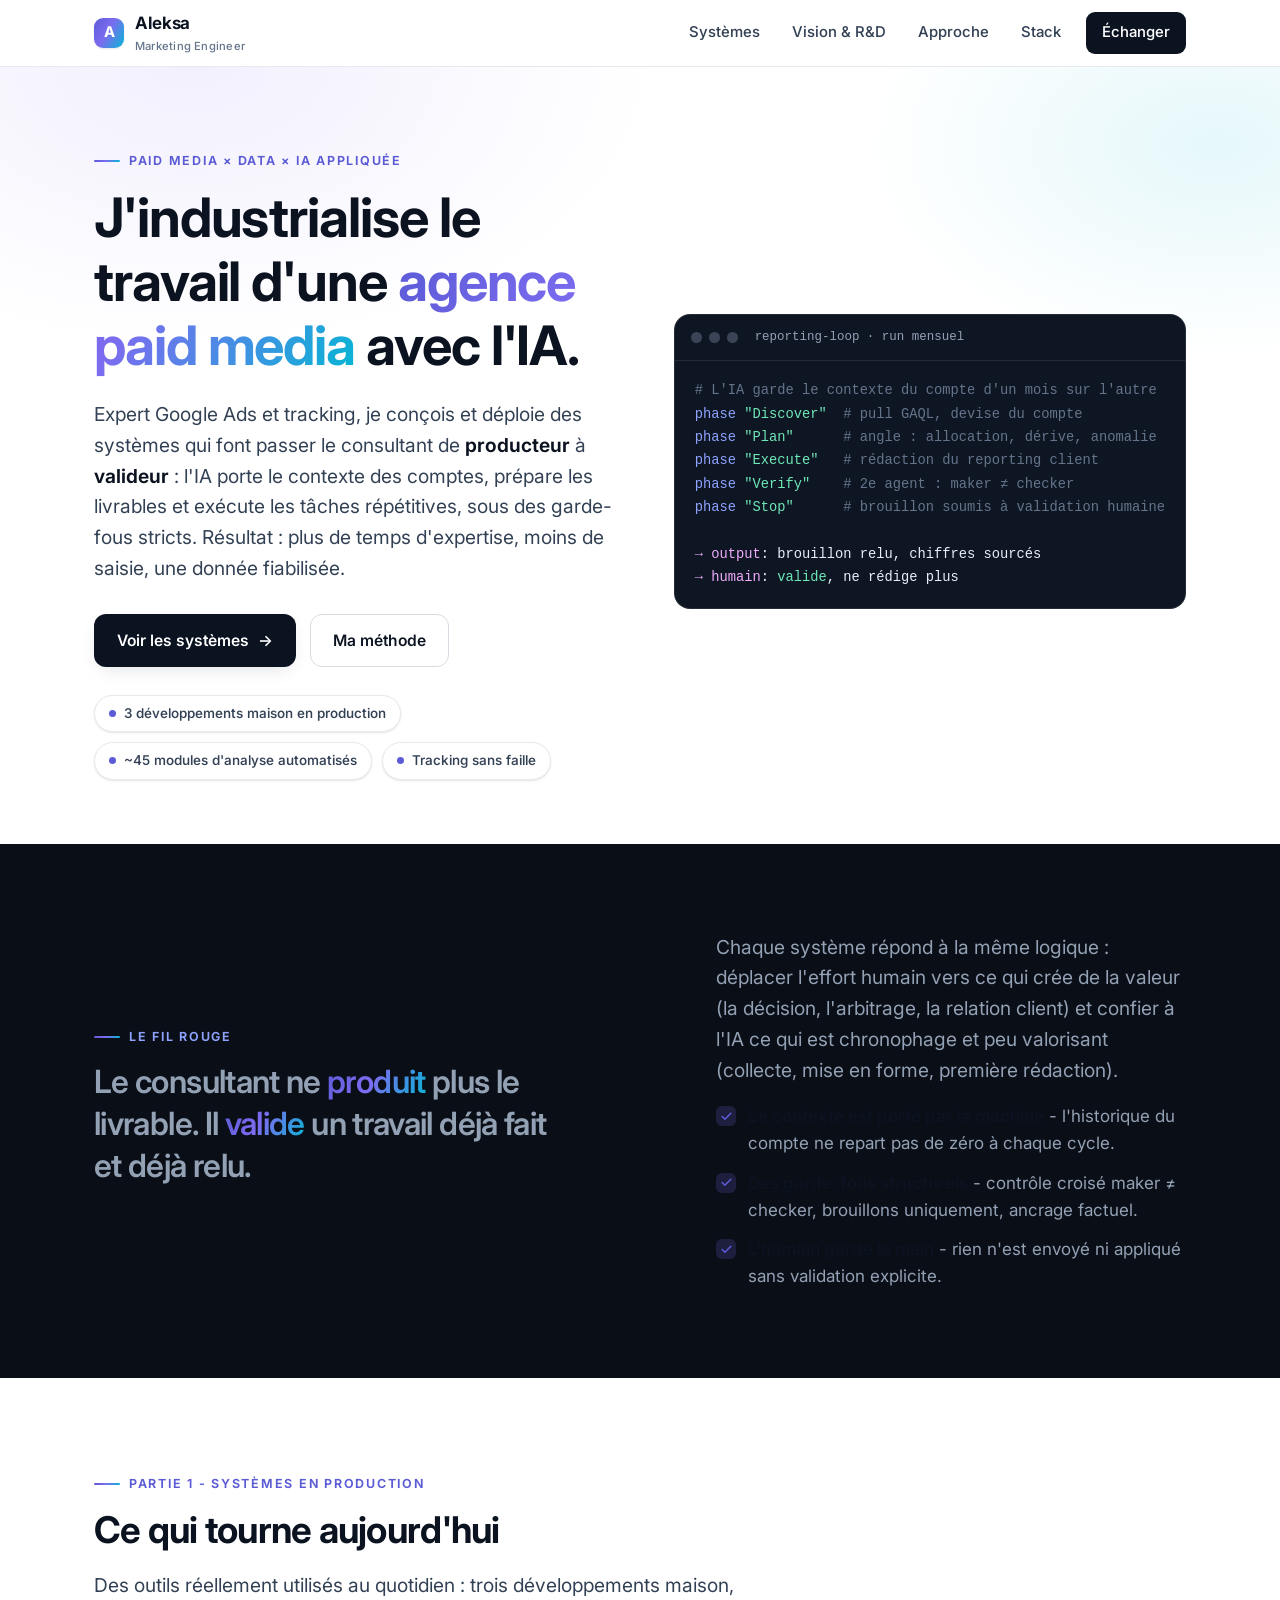
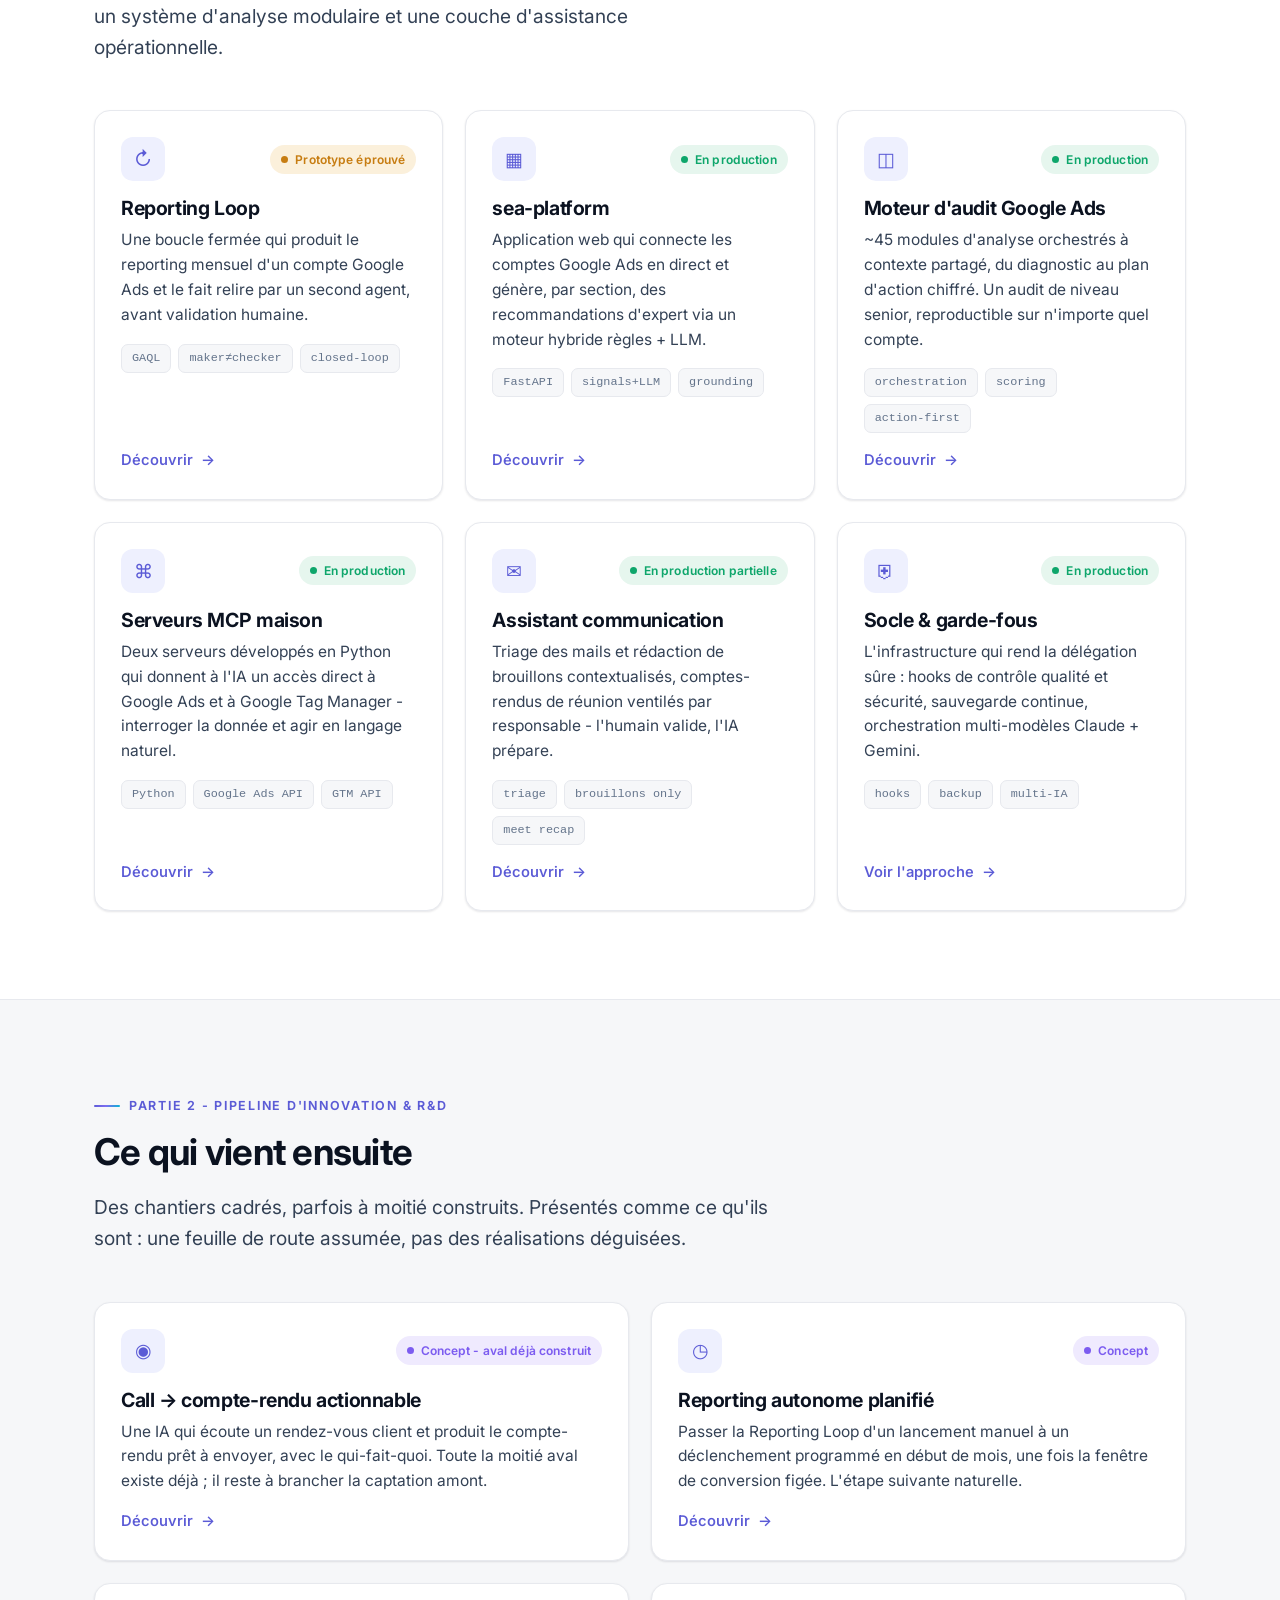
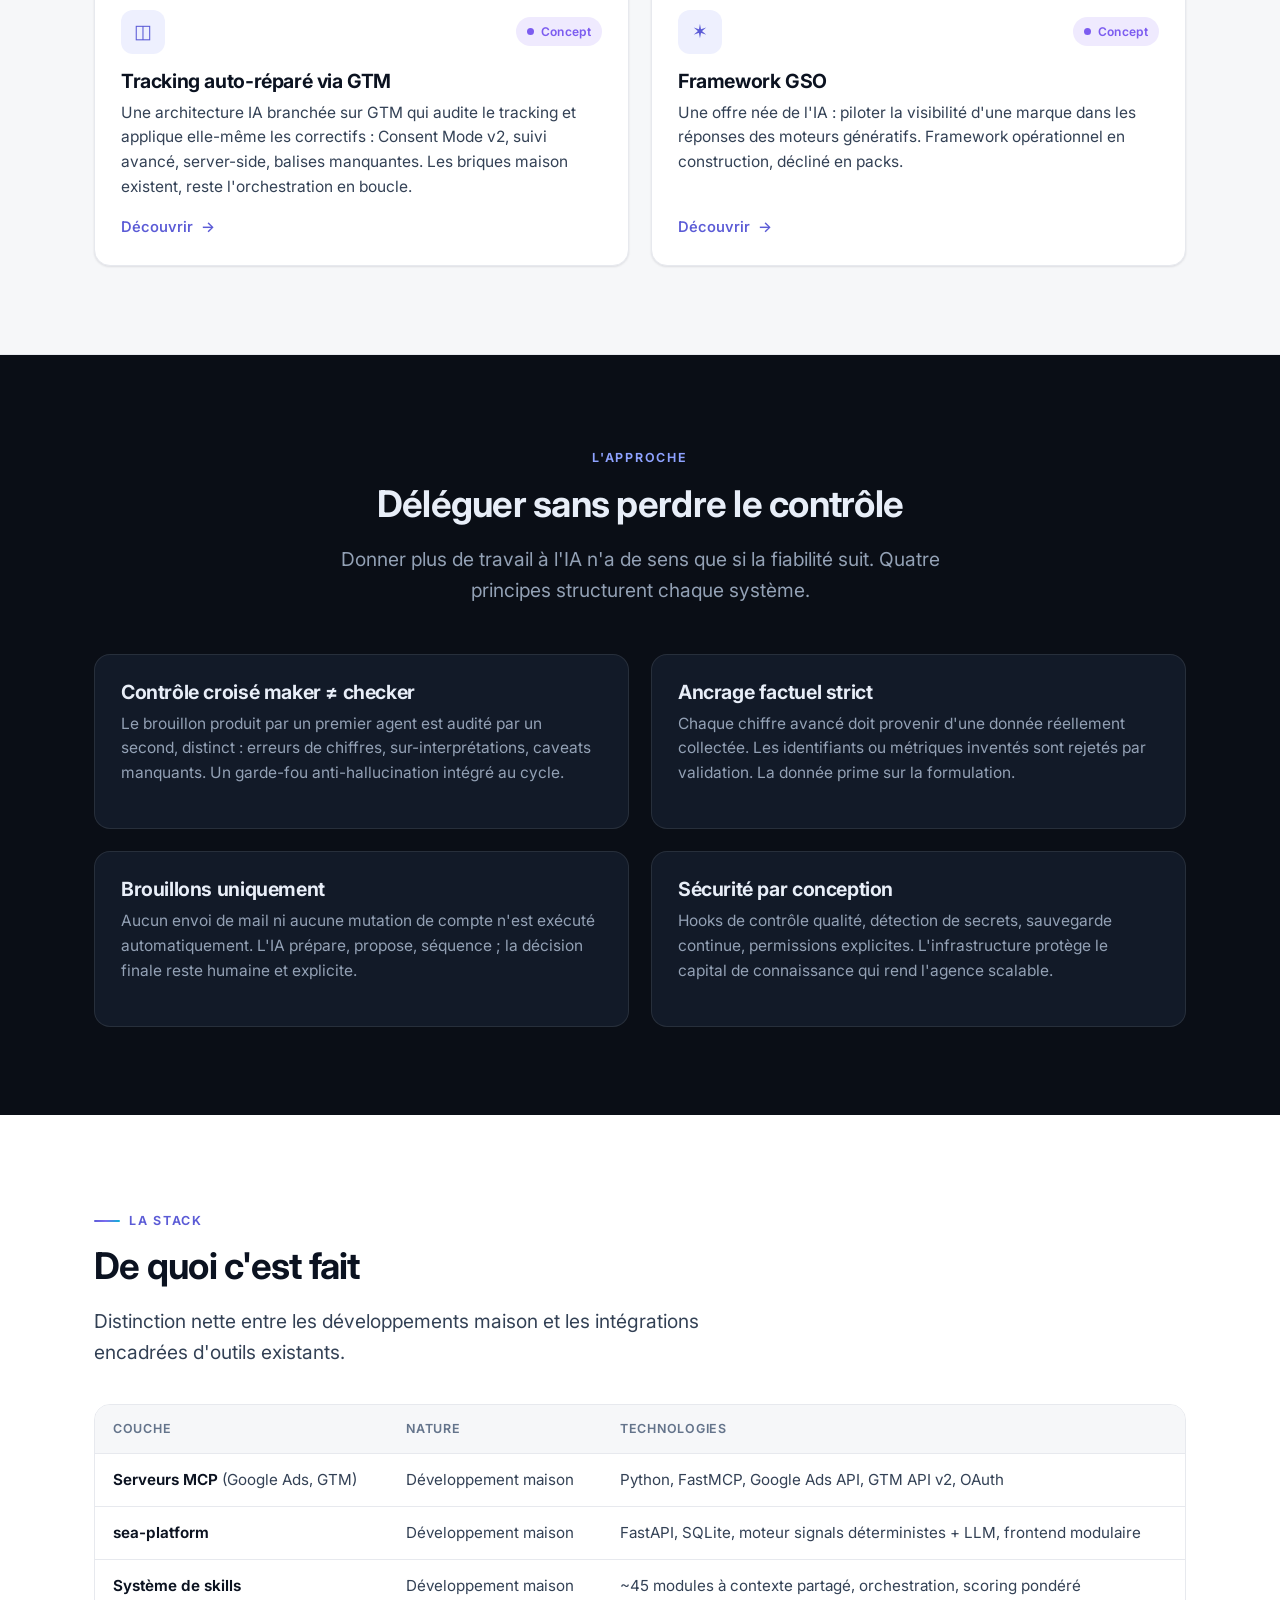
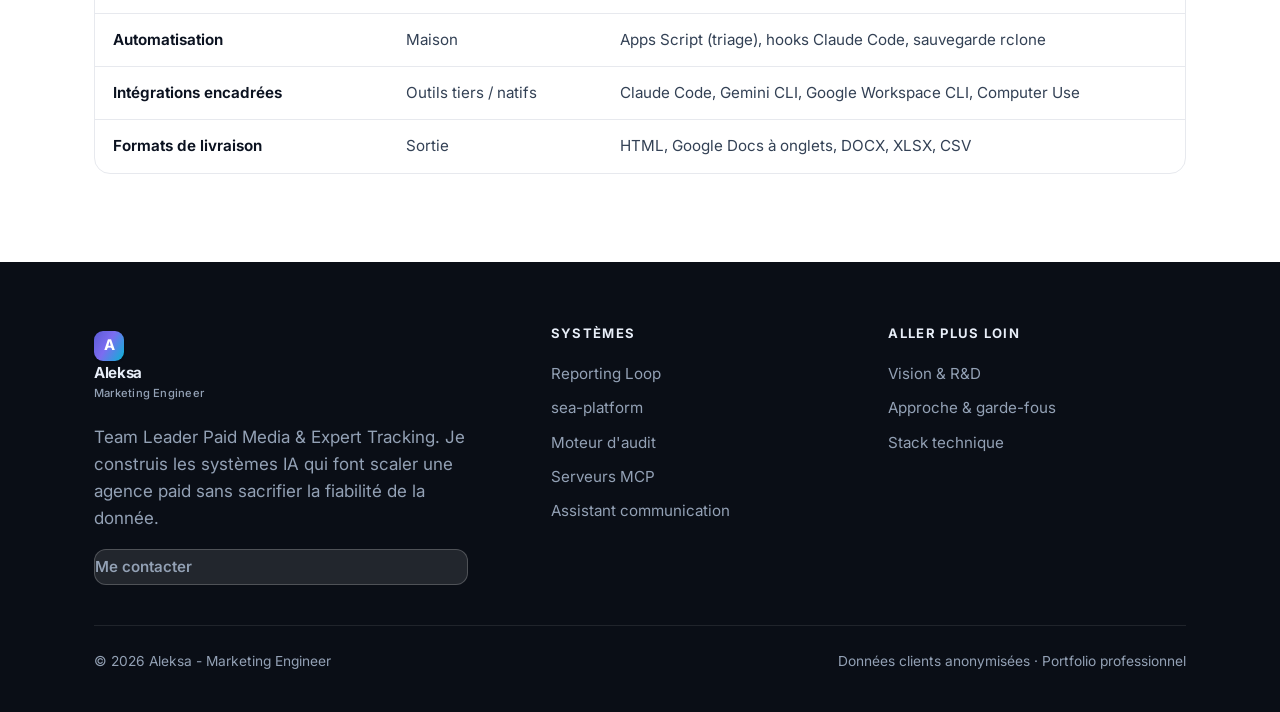
==== index.html @ 61ade3ca "Portfolio Marketing Engineer : mini-site IA pour agence paid Site statique multi-pages (accueil + 6 " ====
<!DOCTYPE html>
<html lang="fr">
<head>
  <meta charset="UTF-8" />
  <meta name="viewport" content="width=device-width, initial-scale=1.0" />
  <title>Aleksa - Marketing Engineer | L'IA au service d'une agence paid media</title>
  <meta name="description" content="Portfolio professionnel : comment j'industrialise le travail d'une agence paid media avec l'IA. Systèmes en production et pipeline d'innovation, du tracking à l'optimisation." />
  <link rel="preconnect" href="https://fonts.googleapis.com" />
  <link rel="preconnect" href="https://fonts.gstatic.com" crossorigin />
  <link href="https://fonts.googleapis.com/css2?family=Inter:wght@400;500;600;700;800&display=swap" rel="stylesheet" />
  <link rel="stylesheet" href="assets/styles.css" />
</head>
<body>

  <!-- ====================== NAV ====================== -->
  <header class="nav">
    <div class="wrap nav__inner">
      <a class="brand" href="index.html">
        <span class="brand__mark">A</span>
        <span>Aleksa<small>Marketing Engineer</small></span>
      </a>
      <button class="nav__toggle" aria-label="Menu"><span></span><span></span><span></span></button>
      <nav class="nav__links">
        <a href="index.html#production">Systèmes</a>
        <a href="index.html#vision">Vision &amp; R&amp;D</a>
        <a href="index.html#approche">Approche</a>
        <a href="index.html#stack">Stack</a>
        <a class="nav__cta" href="index.html#contact">Échanger</a>
      </nav>
    </div>
  </header>

  <!-- ====================== HERO ====================== -->
  <section class="hero">
    <div class="wrap hero__grid">
      <div class="reveal">
        <span class="eyebrow">Paid Media × Data × IA appliquée</span>
        <h1>J'industrialise le travail d'une <span class="grad">agence paid media</span> avec l'IA.</h1>
        <p class="lead">
          Expert Google Ads et tracking, je conçois et déploie des systèmes qui font passer le
          consultant de <strong>producteur</strong> à <strong>valideur</strong> : l'IA porte le contexte
          des comptes, prépare les livrables et exécute les tâches répétitives, sous des garde-fous stricts.
          Résultat : plus de temps d'expertise, moins de saisie, une donnée fiabilisée.
        </p>
        <div class="btn-row" style="margin-top:30px">
          <a class="btn btn--primary" href="index.html#production">Voir les systèmes <span class="arrow">→</span></a>
          <a class="btn btn--ghost" href="index.html#approche">Ma méthode</a>
        </div>
        <div class="hero__meta">
          <span class="pill"><span class="dot"></span> 3 développements maison en production</span>
          <span class="pill"><span class="dot"></span> ~45 modules d'analyse automatisés</span>
          <span class="pill"><span class="dot"></span> Tracking sans faille</span>
        </div>
      </div>

      <div class="reveal">
        <div class="code" aria-hidden="true">
          <div class="code__bar"><i></i><i></i><i></i><span>reporting-loop · run mensuel</span></div>
<pre><span class="c-com"># L'IA garde le contexte du compte d'un mois sur l'autre</span>
<span class="c-key">phase</span> <span class="c-str">"Discover"</span>  <span class="c-com"># pull GAQL, devise du compte</span>
<span class="c-key">phase</span> <span class="c-str">"Plan"</span>      <span class="c-com"># angle : allocation, dérive, anomalie</span>
<span class="c-key">phase</span> <span class="c-str">"Execute"</span>   <span class="c-com"># rédaction du reporting client</span>
<span class="c-key">phase</span> <span class="c-str">"Verify"</span>    <span class="c-com"># 2e agent : maker ≠ checker</span>
<span class="c-key">phase</span> <span class="c-str">"Stop"</span>      <span class="c-com"># brouillon soumis à validation humaine</span>

<span class="c-fn">→ output</span>: brouillon relu, chiffres sourcés
<span class="c-fn">→ humain</span>: <span class="c-str">valide</span>, ne rédige plus</pre>
        </div>
      </div>
    </div>
  </section>

  <!-- ====================== FIL ROUGE (dark) ====================== -->
  <section class="dark section">
    <div class="wrap split split--wide">
      <div class="reveal">
        <span class="eyebrow">Le fil rouge</span>
        <p class="quote">Le consultant ne <span class="grad">produit</span> plus le livrable. Il <span class="grad">valide</span> un travail déjà fait et déjà relu.</p>
      </div>
      <div class="reveal">
        <p class="lead">
          Chaque système répond à la même logique : déplacer l'effort humain vers ce qui crée de la valeur
          (la décision, l'arbitrage, la relation client) et confier à l'IA ce qui est chronophage et
          peu valorisant (collecte, mise en forme, première rédaction).
        </p>
        <ul class="ticks" style="margin-top:18px">
          <li><strong>Le contexte est porté par la machine</strong> - l'historique du compte ne repart pas de zéro à chaque cycle.</li>
          <li><strong>Des garde-fous structurels</strong> - contrôle croisé maker ≠ checker, brouillons uniquement, ancrage factuel.</li>
          <li><strong>L'humain garde la main</strong> - rien n'est envoyé ni appliqué sans validation explicite.</li>
        </ul>
      </div>
    </div>
  </section>

  <!-- ====================== PARTIE 1 : PRODUCTION ====================== -->
  <section class="section" id="production">
    <div class="wrap">
      <div class="reveal" style="max-width:60ch">
        <span class="eyebrow">Partie 1 - Systèmes en production</span>
        <h2>Ce qui tourne aujourd'hui</h2>
        <p class="lead">Des outils réellement utilisés au quotidien : trois développements maison, un système d'analyse modulaire et une couche d'assistance opérationnelle.</p>
      </div>

      <div class="grid grid--3" style="margin-top:48px">

        <a class="card reveal" href="reporting-loop.html">
          <div class="card__top">
            <span class="card__icon">↻</span>
            <span class="badge badge--proto">Prototype éprouvé</span>
          </div>
          <h3>Reporting Loop</h3>
          <p>Une boucle fermée qui produit le reporting mensuel d'un compte Google Ads et le fait relire par un second agent, avant validation humaine.</p>
          <div class="card__tags"><span class="tag">GAQL</span><span class="tag">maker≠checker</span><span class="tag">closed-loop</span></div>
          <span class="card__foot">Découvrir <span class="arrow">→</span></span>
        </a>

        <a class="card reveal" href="sea-platform.html">
          <div class="card__top">
            <span class="card__icon">▦</span>
            <span class="badge badge--prod">En production</span>
          </div>
          <h3>sea-platform</h3>
          <p>Application web qui connecte les comptes Google Ads en direct et génère, par section, des recommandations d'expert via un moteur hybride règles + LLM.</p>
          <div class="card__tags"><span class="tag">FastAPI</span><span class="tag">signals+LLM</span><span class="tag">grounding</span></div>
          <span class="card__foot">Découvrir <span class="arrow">→</span></span>
        </a>

        <a class="card reveal" href="audit-engine.html">
          <div class="card__top">
            <span class="card__icon">◫</span>
            <span class="badge badge--prod">En production</span>
          </div>
          <h3>Moteur d'audit Google Ads</h3>
          <p>~45 modules d'analyse orchestrés à contexte partagé, du diagnostic au plan d'action chiffré. Un audit de niveau senior, reproductible sur n'importe quel compte.</p>
          <div class="card__tags"><span class="tag">orchestration</span><span class="tag">scoring</span><span class="tag">action-first</span></div>
          <span class="card__foot">Découvrir <span class="arrow">→</span></span>
        </a>

        <a class="card reveal" href="mcp-servers.html">
          <div class="card__top">
            <span class="card__icon">⌘</span>
            <span class="badge badge--prod">En production</span>
          </div>
          <h3>Serveurs MCP maison</h3>
          <p>Deux serveurs développés en Python qui donnent à l'IA un accès direct à Google Ads et à Google Tag Manager - interroger la donnée et agir en langage naturel.</p>
          <div class="card__tags"><span class="tag">Python</span><span class="tag">Google Ads API</span><span class="tag">GTM API</span></div>
          <span class="card__foot">Découvrir <span class="arrow">→</span></span>
        </a>

        <a class="card reveal" href="comms-assistant.html">
          <div class="card__top">
            <span class="card__icon">✉</span>
            <span class="badge badge--prod">En production partielle</span>
          </div>
          <h3>Assistant communication</h3>
          <p>Triage des mails et rédaction de brouillons contextualisés, comptes-rendus de réunion ventilés par responsable - l'humain valide, l'IA prépare.</p>
          <div class="card__tags"><span class="tag">triage</span><span class="tag">brouillons only</span><span class="tag">meet recap</span></div>
          <span class="card__foot">Découvrir <span class="arrow">→</span></span>
        </a>

        <a class="card reveal" href="index.html#approche">
          <div class="card__top">
            <span class="card__icon">⛨</span>
            <span class="badge badge--prod">En production</span>
          </div>
          <h3>Socle &amp; garde-fous</h3>
          <p>L'infrastructure qui rend la délégation sûre : hooks de contrôle qualité et sécurité, sauvegarde continue, orchestration multi-modèles Claude + Gemini.</p>
          <div class="card__tags"><span class="tag">hooks</span><span class="tag">backup</span><span class="tag">multi-IA</span></div>
          <span class="card__foot">Voir l'approche <span class="arrow">→</span></span>
        </a>

      </div>
    </div>
  </section>

  <!-- ====================== PARTIE 2 : VISION & R&D ====================== -->
  <section class="section" id="vision" style="background:var(--bg-soft);border-top:1px solid var(--line);border-bottom:1px solid var(--line)">
    <div class="wrap">
      <div class="reveal" style="max-width:62ch">
        <span class="eyebrow">Partie 2 - Pipeline d'innovation &amp; R&amp;D</span>
        <h2>Ce qui vient ensuite</h2>
        <p class="lead">Des chantiers cadrés, parfois à moitié construits. Présentés comme ce qu'ils sont : une feuille de route assumée, pas des réalisations déguisées.</p>
      </div>

      <div class="grid grid--2" style="margin-top:48px">

        <a class="card reveal" href="vision-rd.html#call">
          <div class="card__top">
            <span class="card__icon">◉</span>
            <span class="badge badge--concept">Concept - aval déjà construit</span>
          </div>
          <h3>Call → compte-rendu actionnable</h3>
          <p>Une IA qui écoute un rendez-vous client et produit le compte-rendu prêt à envoyer, avec le qui-fait-quoi. Toute la moitié aval existe déjà ; il reste à brancher la captation amont.</p>
          <span class="card__foot">Découvrir <span class="arrow">→</span></span>
        </a>

        <a class="card reveal" href="vision-rd.html#autopilot">
          <div class="card__top">
            <span class="card__icon">◷</span>
            <span class="badge badge--concept">Concept</span>
          </div>
          <h3>Reporting autonome planifié</h3>
          <p>Passer la Reporting Loop d'un lancement manuel à un déclenchement programmé en début de mois, une fois la fenêtre de conversion figée. L'étape suivante naturelle.</p>
          <span class="card__foot">Découvrir <span class="arrow">→</span></span>
        </a>

        <a class="card reveal" href="vision-rd.html#autotracking">
          <div class="card__top">
            <span class="card__icon">◫</span>
            <span class="badge badge--concept">Concept</span>
          </div>
          <h3>Tracking auto-réparé via GTM</h3>
          <p>Une architecture IA branchée sur GTM qui audite le tracking et applique elle-même les correctifs : Consent Mode v2, suivi avancé, server-side, balises manquantes. Les briques maison existent, reste l'orchestration en boucle.</p>
          <span class="card__foot">Découvrir <span class="arrow">→</span></span>
        </a>

        <a class="card reveal" href="vision-rd.html#gso">
          <div class="card__top">
            <span class="card__icon">✶</span>
            <span class="badge badge--concept">Concept</span>
          </div>
          <h3>Framework GSO</h3>
          <p>Une offre née de l'IA : piloter la visibilité d'une marque dans les réponses des moteurs génératifs. Framework opérationnel en construction, décliné en packs.</p>
          <span class="card__foot">Découvrir <span class="arrow">→</span></span>
        </a>

      </div>
    </div>
  </section>

  <!-- ====================== APPROCHE / GARDE-FOUS (dark) ====================== -->
  <section class="dark section" id="approche">
    <div class="wrap">
      <div class="reveal center" style="margin:0 auto 48px;max-width:60ch">
        <span class="eyebrow">L'approche</span>
        <h2>Déléguer sans perdre le contrôle</h2>
        <p class="lead">Donner plus de travail à l'IA n'a de sens que si la fiabilité suit. Quatre principes structurent chaque système.</p>
      </div>

      <div class="grid grid--2 reveal">
        <div class="card">
          <h3>Contrôle croisé maker ≠ checker</h3>
          <p>Le brouillon produit par un premier agent est audité par un second, distinct : erreurs de chiffres, sur-interprétations, caveats manquants. Un garde-fou anti-hallucination intégré au cycle.</p>
        </div>
        <div class="card">
          <h3>Ancrage factuel strict</h3>
          <p>Chaque chiffre avancé doit provenir d'une donnée réellement collectée. Les identifiants ou métriques inventés sont rejetés par validation. La donnée prime sur la formulation.</p>
        </div>
        <div class="card">
          <h3>Brouillons uniquement</h3>
          <p>Aucun envoi de mail ni aucune mutation de compte n'est exécuté automatiquement. L'IA prépare, propose, séquence ; la décision finale reste humaine et explicite.</p>
        </div>
        <div class="card">
          <h3>Sécurité par conception</h3>
          <p>Hooks de contrôle qualité, détection de secrets, sauvegarde continue, permissions explicites. L'infrastructure protège le capital de connaissance qui rend l'agence scalable.</p>
        </div>
      </div>
    </div>
  </section>

  <!-- ====================== STACK ====================== -->
  <section class="section" id="stack">
    <div class="wrap">
      <div class="reveal" style="max-width:58ch">
        <span class="eyebrow">La stack</span>
        <h2>De quoi c'est fait</h2>
        <p class="lead">Distinction nette entre les développements maison et les intégrations encadrées d'outils existants.</p>
      </div>
      <div class="table-wrap reveal" style="margin-top:36px">
        <table>
          <thead>
            <tr><th>Couche</th><th>Nature</th><th>Technologies</th></tr>
          </thead>
          <tbody>
            <tr><td><strong>Serveurs MCP</strong> (Google Ads, GTM)</td><td>Développement maison</td><td>Python, FastMCP, Google Ads API, GTM API v2, OAuth</td></tr>
            <tr><td><strong>sea-platform</strong></td><td>Développement maison</td><td>FastAPI, SQLite, moteur signals déterministes + LLM, frontend modulaire</td></tr>
            <tr><td><strong>Système de skills</strong></td><td>Développement maison</td><td>~45 modules à contexte partagé, orchestration, scoring pondéré</td></tr>
            <tr><td><strong>Automatisation</strong></td><td>Maison</td><td>Apps Script (triage), hooks Claude Code, sauvegarde rclone</td></tr>
            <tr><td><strong>Intégrations encadrées</strong></td><td>Outils tiers / natifs</td><td>Claude Code, Gemini CLI, Google Workspace CLI, Computer Use</td></tr>
            <tr><td><strong>Formats de livraison</strong></td><td>Sortie</td><td>HTML, Google Docs à onglets, DOCX, XLSX, CSV</td></tr>
          </tbody>
        </table>
      </div>
    </div>
  </section>

  <!-- ====================== CONTACT / FOOTER ====================== -->
  <footer class="footer" id="contact">
    <div class="wrap">
      <div class="footer__grid">
        <div class="footer__brand">
          <a class="brand" href="index.html" style="color:var(--d-ink);margin-bottom:16px">
            <span class="brand__mark">A</span>
            <span>Aleksa<small style="color:var(--d-muted)">Marketing Engineer</small></span>
          </a>
          <p>Team Leader Paid Media &amp; Expert Tracking. Je construis les systèmes IA qui font scaler une agence paid sans sacrifier la fiabilité de la donnée.</p>
          <a class="btn btn--light" href="mailto:VOTRE-EMAIL@exemple.com" style="margin-top:14px">Me contacter</a>
        </div>
        <div>
          <h4>Systèmes</h4>
          <a href="reporting-loop.html">Reporting Loop</a>
          <a href="sea-platform.html">sea-platform</a>
          <a href="audit-engine.html">Moteur d'audit</a>
          <a href="mcp-servers.html">Serveurs MCP</a>
          <a href="comms-assistant.html">Assistant communication</a>
        </div>
        <div>
          <h4>Aller plus loin</h4>
          <a href="vision-rd.html">Vision &amp; R&amp;D</a>
          <a href="index.html#approche">Approche &amp; garde-fous</a>
          <a href="index.html#stack">Stack technique</a>
        </div>
      </div>
      <div class="footer__bottom">
        <span>© 2026 Aleksa - Marketing Engineer</span>
        <span>Données clients anonymisées · Portfolio professionnel</span>
      </div>
    </div>
  </footer>

  <script src="assets/app.js"></script>
</body>
</html>
---- assets/styles.css ----
/* =========================================================================
   Portfolio - Aleksa | Marketing Engineer
   Systeme de design hybride premium (clair dominant + sections sombres)
   Source de verite visuelle partagee par toutes les pages.
   ========================================================================= */

/* ---------- Tokens ---------- */
:root {
  /* Surfaces claires */
  --bg: #ffffff;
  --bg-soft: #f6f7f9;
  --bg-tint: #f1f3fb;
  --surface: #ffffff;
  --ink: #0b1220;
  --ink-2: #334155;
  --muted: #64748b;
  --line: #e7e9ee;
  --line-strong: #d7dbe2;

  /* Surfaces sombres (sections demos techniques) */
  --d-bg: #0a0e16;
  --d-surface: #121a28;
  --d-surface-2: #0f1623;
  --d-ink: #e8eef8;
  --d-muted: #93a1b5;
  --d-line: rgba(255, 255, 255, 0.09);

  /* Accents */
  --accent: #5b5bd6;
  --accent-2: #06b6d4;
  --accent-soft: #eef0fe;
  --grad: linear-gradient(120deg, #5b5bd6 0%, #7c6cf0 45%, #06b6d4 100%);

  /* Statuts de maturite */
  --prod: #0ea66b;
  --prod-bg: #e6f6ee;
  --proto: #c77d12;
  --proto-bg: #fbf0db;
  --concept: #7c5cf0;
  --concept-bg: #efeafe;

  /* Geometrie */
  --r: 16px;
  --r-sm: 10px;
  --r-lg: 22px;
  --maxw: 1140px;
  --gut: 24px;

  /* Ombres */
  --sh-sm: 0 1px 2px rgba(15, 23, 42, 0.06), 0 1px 3px rgba(15, 23, 42, 0.05);
  --sh: 0 6px 20px -8px rgba(15, 23, 42, 0.18);
  --sh-lg: 0 24px 60px -22px rgba(15, 23, 42, 0.32);

  --font: "Inter", -apple-system, BlinkMacSystemFont, "Segoe UI", Roboto, Helvetica, Arial, sans-serif;
  --mono: ui-monospace, "SF Mono", "JetBrains Mono", "Cascadia Code", Menlo, Consolas, monospace;
}

/* ---------- Reset ---------- */
*, *::before, *::after { box-sizing: border-box; }
html { scroll-behavior: smooth; -webkit-text-size-adjust: 100%; }
body {
  margin: 0;
  font-family: var(--font);
  color: var(--ink);
  background: var(--bg);
  line-height: 1.6;
  font-size: 17px;
  -webkit-font-smoothing: antialiased;
  text-rendering: optimizeLegibility;
}
img { max-width: 100%; display: block; }
a { color: inherit; text-decoration: none; }
h1, h2, h3, h4 { line-height: 1.18; letter-spacing: -0.02em; margin: 0 0 0.5em; font-weight: 680; }
h1 { font-size: clamp(2.1rem, 5vw, 3.4rem); }
h2 { font-size: clamp(1.6rem, 3.4vw, 2.3rem); }
h3 { font-size: 1.22rem; }
p { margin: 0 0 1rem; }
strong { font-weight: 650; color: var(--ink); }

/* ---------- Layout ---------- */
.wrap { max-width: var(--maxw); margin: 0 auto; padding: 0 var(--gut); }
.section { padding: 88px 0; }
.section--tight { padding: 56px 0; }
.eyebrow {
  font-size: 0.78rem; font-weight: 650; letter-spacing: 0.14em; text-transform: uppercase;
  color: var(--accent); margin-bottom: 14px; display: inline-flex; align-items: center; gap: 9px;
}
.eyebrow::before { content: ""; width: 26px; height: 2px; background: var(--grad); border-radius: 2px; }
.lead { font-size: 1.2rem; color: var(--ink-2); max-width: 60ch; }
.muted { color: var(--muted); }
.center { text-align: center; }
.center .lead { margin-left: auto; margin-right: auto; }
.center .eyebrow::before { display: none; }

/* ---------- Navigation ---------- */
.nav {
  position: sticky; top: 0; z-index: 50;
  backdrop-filter: saturate(180%) blur(14px);
  background: rgba(255, 255, 255, 0.82);
  border-bottom: 1px solid var(--line);
}
.nav__inner { display: flex; align-items: center; justify-content: space-between; height: 66px; }
.brand { display: flex; align-items: center; gap: 11px; font-weight: 680; letter-spacing: -0.02em; }
.brand__mark {
  width: 30px; height: 30px; border-radius: 9px; background: var(--grad);
  display: grid; place-items: center; color: #fff; font-size: 0.92rem; font-weight: 750;
  box-shadow: var(--sh-sm);
}
.brand small { display: block; font-size: 0.7rem; font-weight: 500; color: var(--muted); letter-spacing: 0.02em; }
.nav__links { display: flex; align-items: center; gap: 6px; }
.nav__links a {
  padding: 8px 13px; border-radius: 9px; font-size: 0.93rem; font-weight: 520; color: var(--ink-2);
  transition: background 0.15s, color 0.15s;
}
.nav__links a:hover { background: var(--bg-soft); color: var(--ink); }
.nav__links a.is-active { color: var(--accent); background: var(--accent-soft); }
.nav__cta {
  margin-left: 6px; padding: 9px 16px !important; background: var(--ink); color: #fff !important;
  border-radius: 10px; font-weight: 580;
}
.nav__cta:hover { background: #1e293b !important; }
.nav__toggle { display: none; background: none; border: 0; cursor: pointer; padding: 8px; }
.nav__toggle span { display: block; width: 22px; height: 2px; background: var(--ink); margin: 4px 0; border-radius: 2px; transition: 0.2s; }

/* ---------- Buttons ---------- */
.btn {
  display: inline-flex; align-items: center; gap: 9px; font-weight: 580; font-size: 0.98rem;
  padding: 13px 22px; border-radius: 12px; cursor: pointer; border: 1px solid transparent;
  transition: transform 0.12s ease, box-shadow 0.2s ease, background 0.2s;
}
.btn:active { transform: translateY(1px); }
.btn--primary { background: var(--ink); color: #fff; box-shadow: var(--sh); }
.btn--primary:hover { box-shadow: var(--sh-lg); }
.btn--ghost { background: var(--surface); color: var(--ink); border-color: var(--line-strong); }
.btn--ghost:hover { border-color: var(--accent); color: var(--accent); }
.btn--light { background: rgba(255,255,255,0.1); color: #fff; border-color: rgba(255,255,255,0.2); }
.btn--light:hover { background: rgba(255,255,255,0.18); }
.btn-row { display: flex; flex-wrap: wrap; gap: 14px; }
.arrow { transition: transform 0.18s; }
.btn:hover .arrow, .card:hover .arrow { transform: translateX(3px); }

/* ---------- Hero ---------- */
.hero { position: relative; overflow: hidden; padding: 76px 0 64px; }
.hero::before {
  content: ""; position: absolute; inset: 0; z-index: -1;
  background:
    radial-gradient(60% 60% at 15% 0%, rgba(124, 108, 240, 0.10), transparent 60%),
    radial-gradient(50% 50% at 95% 10%, rgba(6, 182, 212, 0.10), transparent 55%),
    var(--bg);
}
.hero__grid { display: grid; grid-template-columns: 1.15fr 0.85fr; gap: 56px; align-items: center; }
.hero h1 { margin-bottom: 0.4em; }
.hero h1 .grad { background: var(--grad); -webkit-background-clip: text; background-clip: text; color: transparent; }
.hero__meta { display: flex; flex-wrap: wrap; gap: 10px; margin-top: 28px; }
.pill {
  display: inline-flex; align-items: center; gap: 8px; font-size: 0.84rem; font-weight: 540;
  padding: 7px 14px; border-radius: 999px; background: var(--surface); border: 1px solid var(--line);
  color: var(--ink-2); box-shadow: var(--sh-sm);
}
.pill .dot { width: 7px; height: 7px; border-radius: 50%; background: var(--accent); }

/* ---------- Cards (projets) ---------- */
.grid { display: grid; gap: 22px; }
.grid--3 { grid-template-columns: repeat(3, 1fr); }
.grid--2 { grid-template-columns: repeat(2, 1fr); }
.card {
  position: relative; display: flex; flex-direction: column; background: var(--surface);
  border: 1px solid var(--line); border-radius: var(--r); padding: 26px; box-shadow: var(--sh-sm);
  transition: transform 0.18s ease, box-shadow 0.22s ease, border-color 0.2s;
}
a.card:hover { transform: translateY(-4px); box-shadow: var(--sh-lg); border-color: var(--line-strong); }
.card__top { display: flex; align-items: center; justify-content: space-between; margin-bottom: 16px; gap: 12px; }
.card__icon {
  width: 44px; height: 44px; border-radius: 12px; display: grid; place-items: center; flex-shrink: 0;
  background: var(--accent-soft); color: var(--accent); font-size: 1.2rem;
}
.card h3 { margin-bottom: 8px; }
.card p { color: var(--ink-2); font-size: 0.97rem; margin-bottom: 16px; }
.card__foot { margin-top: auto; display: flex; align-items: center; gap: 8px; font-weight: 560; font-size: 0.92rem; color: var(--accent); }
.card__tags { display: flex; flex-wrap: wrap; gap: 7px; margin-bottom: 16px; }
.tag {
  font-size: 0.74rem; font-weight: 540; padding: 4px 10px; border-radius: 7px;
  background: var(--bg-soft); color: var(--muted); border: 1px solid var(--line); font-family: var(--mono);
}

/* ---------- Badges de statut ---------- */
.badge {
  display: inline-flex; align-items: center; gap: 7px; font-size: 0.75rem; font-weight: 620;
  padding: 5px 11px; border-radius: 999px; letter-spacing: 0.01em; white-space: nowrap;
}
.badge::before { content: ""; width: 7px; height: 7px; border-radius: 50%; background: currentColor; }
.badge--prod { color: var(--prod); background: var(--prod-bg); }
.badge--proto { color: var(--proto); background: var(--proto-bg); }
.badge--concept { color: var(--concept); background: var(--concept-bg); }

/* ---------- Sections sombres ---------- */
.dark { background: var(--d-bg); color: var(--d-ink); position: relative; }
.dark h1, .dark h2, .dark h3 { color: var(--d-ink); }
.dark .lead, .dark p { color: var(--d-muted); }
.dark .eyebrow { color: #8ea2ff; }
.dark .muted { color: var(--d-muted); }
.dark .pill { background: var(--d-surface); border-color: var(--d-line); color: var(--d-ink); }
.dark .card { background: var(--d-surface); border-color: var(--d-line); color: var(--d-ink); box-shadow: none; }
.dark .card h3 { color: var(--d-ink); }
.dark .card p { color: var(--d-muted); }
.dark .tag { background: var(--d-surface-2); border-color: var(--d-line); color: var(--d-muted); }

/* ---------- Bloc fil rouge / citation ---------- */
.thread {
  display: grid; grid-template-columns: repeat(3, 1fr); gap: 0;
  border: 1px solid var(--d-line); border-radius: var(--r-lg); overflow: hidden;
  background: var(--d-surface-2);
}
.thread__step { padding: 30px 28px; border-right: 1px solid var(--d-line); position: relative; }
.thread__step:last-child { border-right: 0; }
.thread__num { font-family: var(--mono); font-size: 0.8rem; color: #8ea2ff; margin-bottom: 12px; }
.thread__step h3 { font-size: 1.08rem; margin-bottom: 8px; }
.thread__step p { font-size: 0.94rem; margin: 0; }

.quote {
  font-size: clamp(1.4rem, 3vw, 2rem); font-weight: 600; letter-spacing: -0.02em; line-height: 1.32;
  max-width: 24ch;
}
.quote .grad { background: var(--grad); -webkit-background-clip: text; background-clip: text; color: transparent; }

/* ---------- Steps (numerotees, fond clair) ---------- */
.steps { display: grid; gap: 18px; counter-reset: s; }
.step {
  display: grid; grid-template-columns: auto 1fr; gap: 20px; align-items: start;
  padding: 24px; border: 1px solid var(--line); border-radius: var(--r); background: var(--surface);
}
.step__n {
  counter-increment: s; width: 38px; height: 38px; border-radius: 11px; flex-shrink: 0;
  background: var(--ink); color: #fff; display: grid; place-items: center; font-weight: 680; font-size: 0.95rem;
}
.step__n::before { content: counter(s); }
.step h3 { margin-bottom: 6px; }
.step p { margin: 0; color: var(--ink-2); font-size: 0.97rem; }

/* ---------- Listes a puces custom ---------- */
.ticks { list-style: none; padding: 0; margin: 0; display: grid; gap: 12px; }
.ticks li { position: relative; padding-left: 32px; color: var(--ink-2); }
.ticks li::before {
  content: ""; position: absolute; left: 0; top: 3px; width: 20px; height: 20px; border-radius: 6px;
  background: var(--accent-soft) url("data:image/svg+xml,%3Csvg xmlns='http://www.w3.org/2000/svg' viewBox='0 0 24 24' fill='none' stroke='%235b5bd6' stroke-width='3' stroke-linecap='round' stroke-linejoin='round'%3E%3Cpolyline points='20 6 9 17 4 12'/%3E%3C/svg%3E") center / 13px no-repeat;
}
.dark .ticks li { color: var(--d-muted); }
.dark .ticks li::before { background-color: rgba(124,108,240,0.18); }

/* ---------- Tables ---------- */
.table-wrap { overflow-x: auto; border: 1px solid var(--line); border-radius: var(--r); }
table { width: 100%; border-collapse: collapse; font-size: 0.95rem; }
thead th {
  text-align: left; font-weight: 620; font-size: 0.78rem; text-transform: uppercase; letter-spacing: 0.06em;
  color: var(--muted); padding: 14px 18px; background: var(--bg-soft); border-bottom: 1px solid var(--line);
}
tbody td { padding: 14px 18px; border-bottom: 1px solid var(--line); color: var(--ink-2); vertical-align: top; }
tbody tr:last-child td { border-bottom: 0; }
tbody td strong { color: var(--ink); }
.dark .table-wrap { border-color: var(--d-line); }
.dark thead th { background: var(--d-surface-2); color: var(--d-muted); border-color: var(--d-line); }
.dark tbody td { border-color: var(--d-line); color: var(--d-muted); }
.dark tbody td strong { color: var(--d-ink); }

/* ---------- Code / terminal mockup ---------- */
.code {
  font-family: var(--mono); font-size: 0.86rem; line-height: 1.7; border-radius: var(--r);
  background: var(--d-surface-2); border: 1px solid var(--d-line); color: var(--d-ink); overflow: hidden;
}
.code__bar { display: flex; align-items: center; gap: 7px; padding: 12px 16px; border-bottom: 1px solid var(--d-line); }
.code__bar i { width: 11px; height: 11px; border-radius: 50%; background: #3a4456; display: inline-block; }
.code__bar span { margin-left: 10px; font-size: 0.78rem; color: var(--d-muted); }
.code pre { margin: 0; padding: 18px 20px; overflow-x: auto; white-space: pre; }
.code .c-key { color: #8ea2ff; }
.code .c-str { color: #6ee7b7; }
.code .c-com { color: #64748b; }
.code .c-fn { color: #f0abfc; }

/* ---------- Callout ---------- */
.callout {
  display: grid; grid-template-columns: auto 1fr; gap: 16px; padding: 22px 24px; border-radius: var(--r);
  background: var(--bg-tint); border: 1px solid var(--line); align-items: start;
}
.callout__icon { font-size: 1.3rem; }
.callout h4 { margin: 0 0 5px; font-size: 1rem; }
.callout p { margin: 0; font-size: 0.95rem; color: var(--ink-2); }
.callout--warn { background: var(--proto-bg); border-color: #f0dcb4; }
.dark .callout { background: var(--d-surface); border-color: var(--d-line); }
.dark .callout p { color: var(--d-muted); }

/* ---------- Stat / metriques qualitatives ---------- */
.stats { display: grid; grid-template-columns: repeat(3, 1fr); gap: 22px; }
.stat { padding: 26px; border: 1px solid var(--line); border-radius: var(--r); background: var(--surface); }
.stat__k { font-size: 1.9rem; font-weight: 720; letter-spacing: -0.03em; background: var(--grad); -webkit-background-clip: text; background-clip: text; color: transparent; }
.stat p { margin: 8px 0 0; font-size: 0.94rem; color: var(--ink-2); }
.dark .stat { background: var(--d-surface); border-color: var(--d-line); }
.dark .stat p { color: var(--d-muted); }

/* ---------- Page header (pages detail) ---------- */
.phead { padding: 56px 0 44px; border-bottom: 1px solid var(--line); }
.phead .back { display: inline-flex; align-items: center; gap: 8px; font-size: 0.9rem; font-weight: 540; color: var(--muted); margin-bottom: 22px; }
.phead .back:hover { color: var(--accent); }
.phead h1 { font-size: clamp(1.9rem, 4.4vw, 2.9rem); margin-bottom: 0.45em; }
.phead .lead { font-size: 1.15rem; }
.phead__meta { display: flex; flex-wrap: wrap; gap: 12px; align-items: center; margin-top: 24px; }

/* ---------- Two-column prose ---------- */
.split { display: grid; grid-template-columns: 1fr 1fr; gap: 48px; align-items: center; }
.split--wide { grid-template-columns: 1.1fr 0.9fr; }

/* ---------- Footer ---------- */
.footer { background: var(--d-bg); color: var(--d-muted); padding: 64px 0 40px; }
.footer__grid { display: grid; grid-template-columns: 1.4fr 1fr 1fr; gap: 40px; margin-bottom: 40px; }
.footer h4 { color: var(--d-ink); font-size: 0.82rem; text-transform: uppercase; letter-spacing: 0.1em; margin-bottom: 16px; }
.footer a { display: block; color: var(--d-muted); padding: 5px 0; font-size: 0.95rem; }
.footer a:hover { color: var(--d-ink); }
.footer__brand { max-width: 34ch; }
.footer__bottom { border-top: 1px solid var(--d-line); padding-top: 24px; display: flex; justify-content: space-between; flex-wrap: wrap; gap: 12px; font-size: 0.86rem; }

/* ---------- Reveal anim ---------- */
.reveal { opacity: 0; transform: translateY(18px); transition: opacity 0.6s ease, transform 0.6s ease; }
.reveal.is-in { opacity: 1; transform: none; }
@media (prefers-reduced-motion: reduce) {
  .reveal { opacity: 1; transform: none; transition: none; }
  html { scroll-behavior: auto; }
}

/* ---------- Responsive ---------- */
@media (max-width: 920px) {
  .hero__grid, .split, .split--wide { grid-template-columns: 1fr; gap: 36px; }
  .grid--3 { grid-template-columns: repeat(2, 1fr); }
  .thread { grid-template-columns: 1fr; }
  .thread__step { border-right: 0; border-bottom: 1px solid var(--d-line); }
  .thread__step:last-child { border-bottom: 0; }
  .stats { grid-template-columns: 1fr; }
  .footer__grid { grid-template-columns: 1fr 1fr; }
}
@media (max-width: 680px) {
  body { font-size: 16px; }
  .section { padding: 60px 0; }
  .grid--3, .grid--2 { grid-template-columns: 1fr; }
  .nav__links {
    position: fixed; inset: 66px 0 auto 0; flex-direction: column; align-items: stretch; gap: 2px;
    background: var(--bg); border-bottom: 1px solid var(--line); padding: 12px var(--gut) 18px;
    transform: translateY(-120%); transition: transform 0.25s ease; box-shadow: var(--sh);
  }
  .nav__links.is-open { transform: none; }
  .nav__toggle { display: block; }
  .nav__cta { margin: 6px 0 0 !important; text-align: center; }
  .footer__grid { grid-template-columns: 1fr; }
  .hero__meta { gap: 8px; }
}
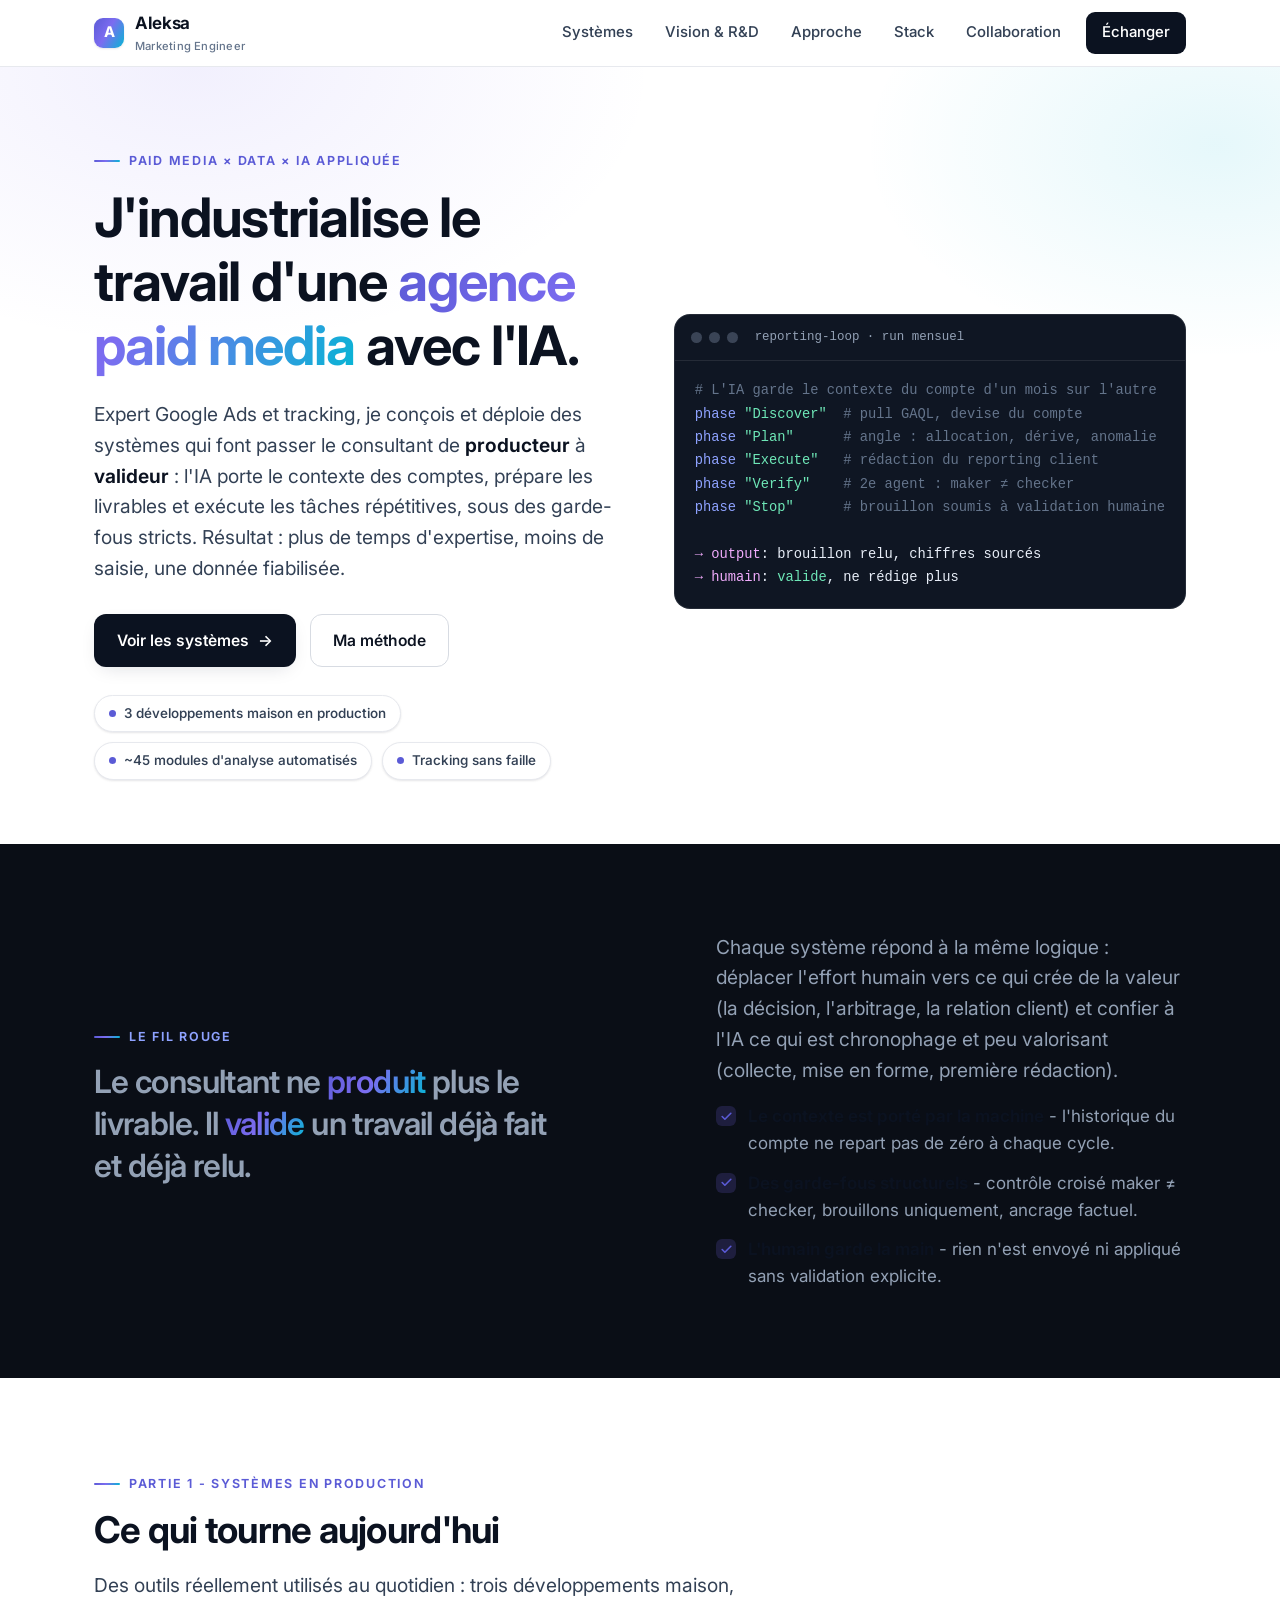
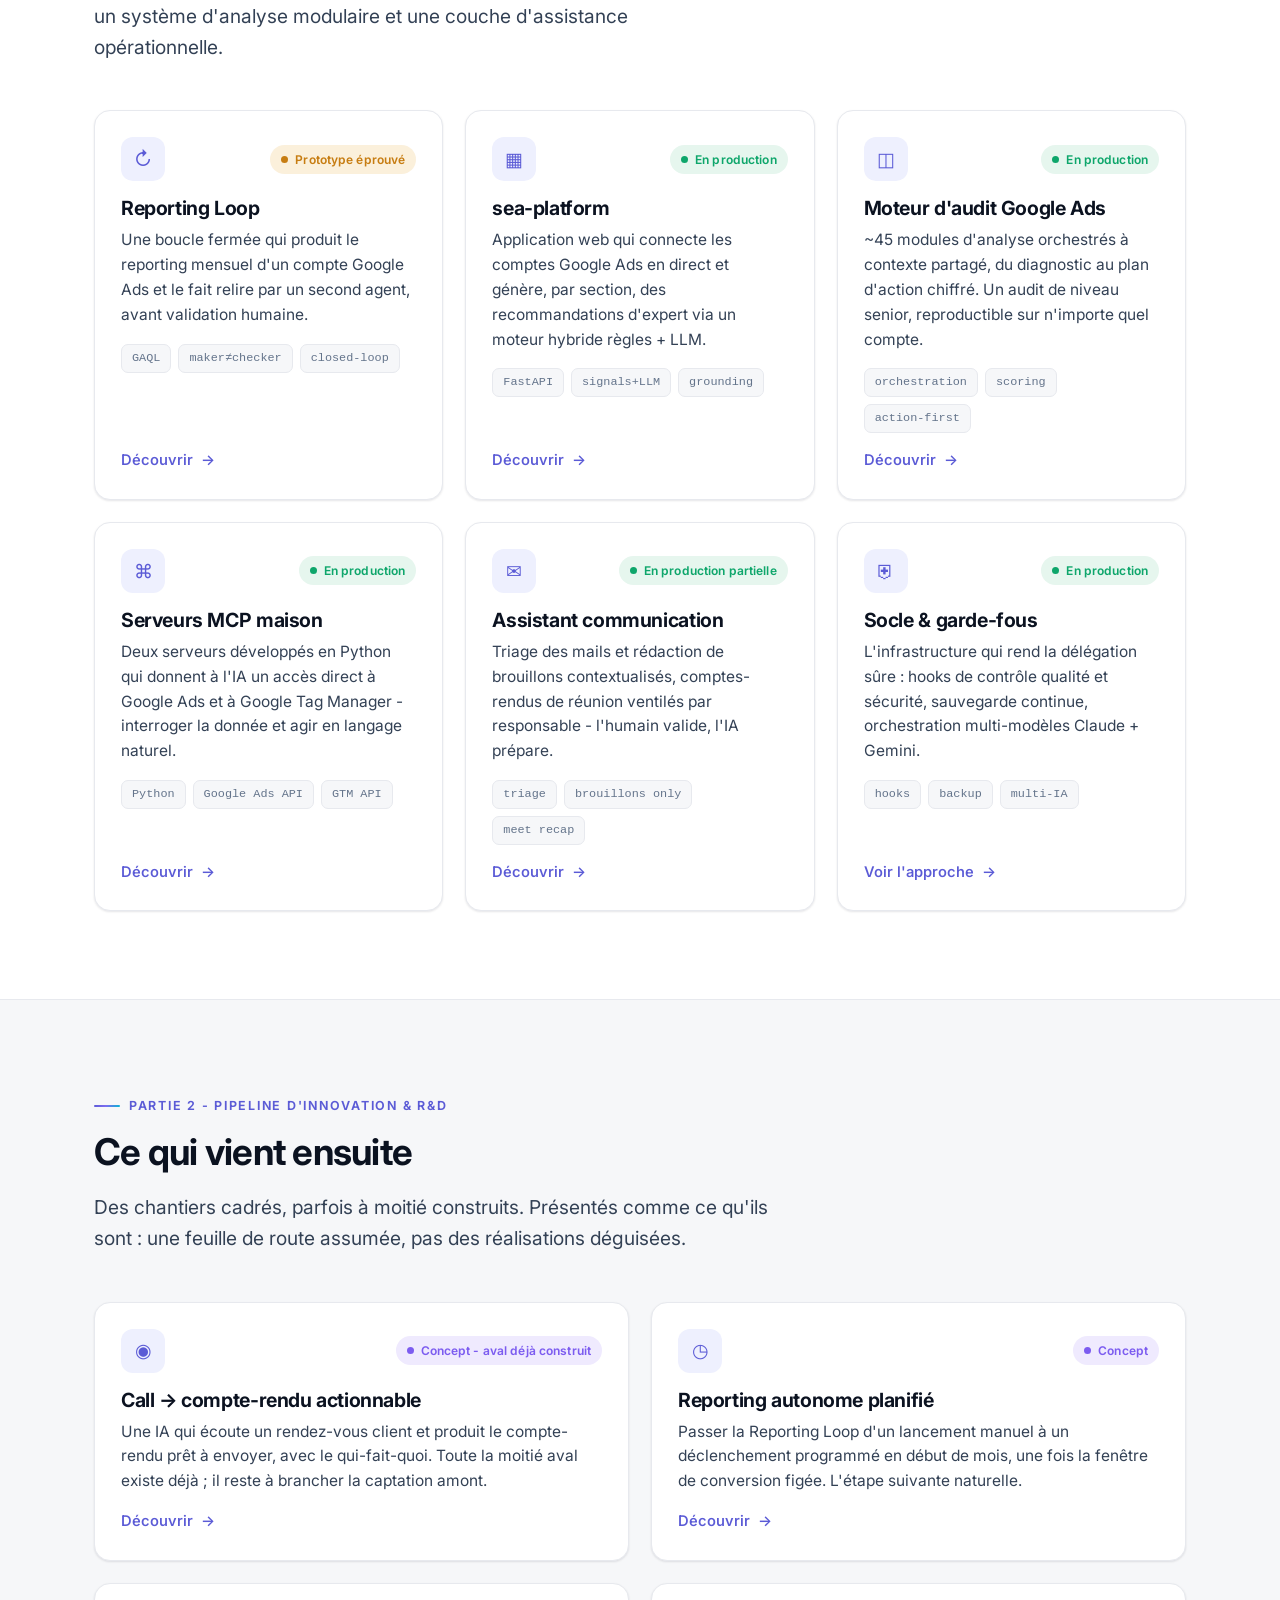
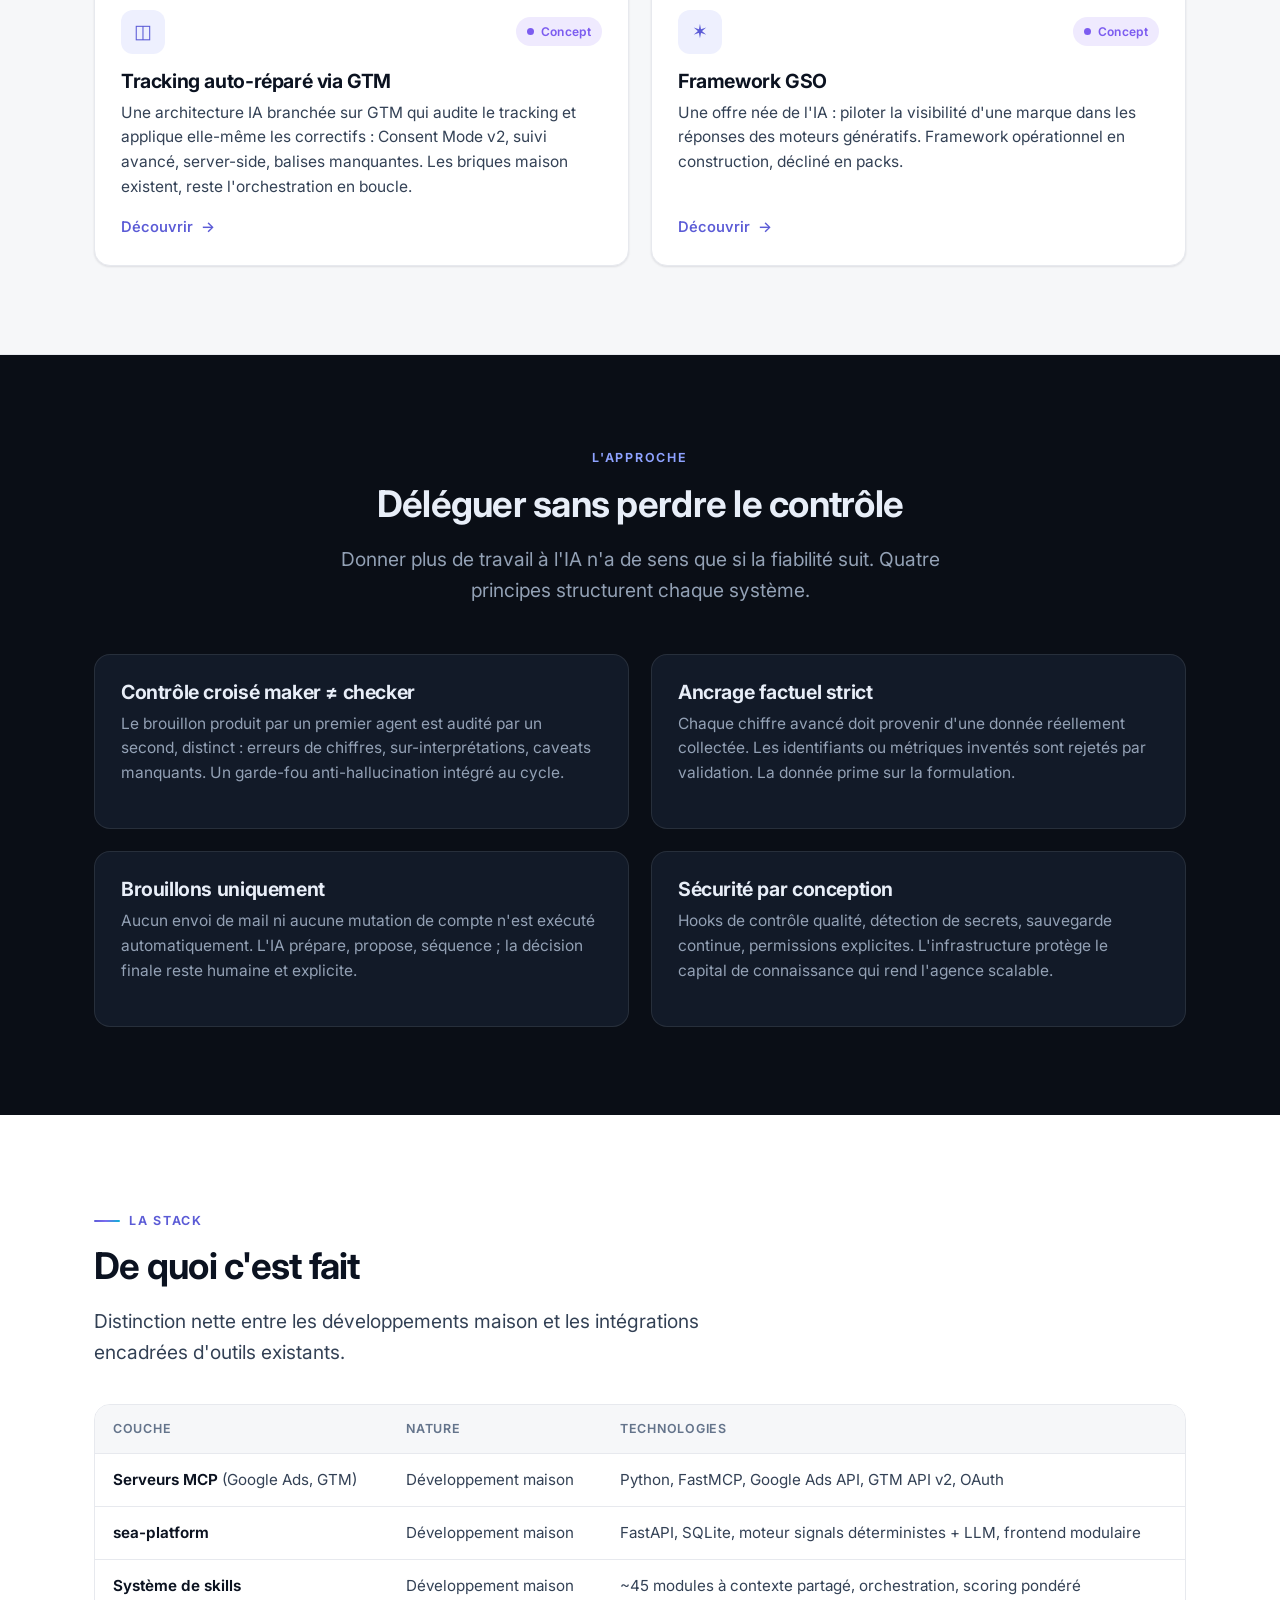
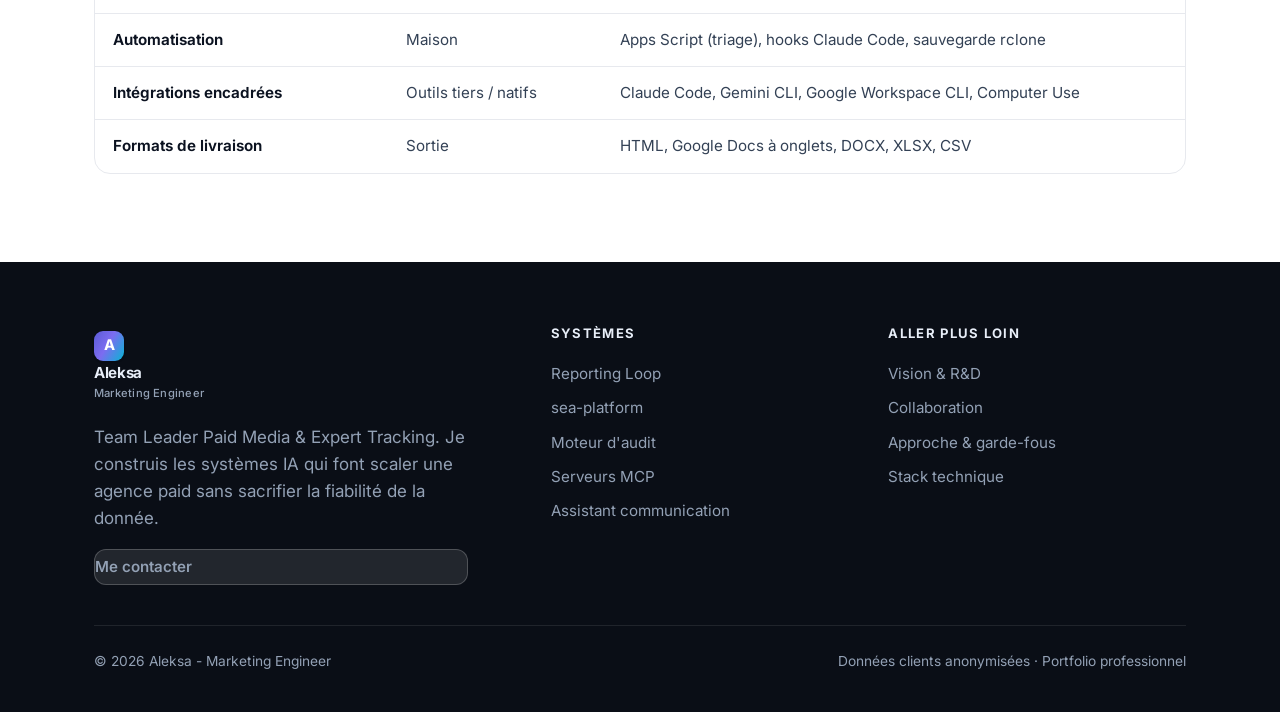
==== commit 0f95778b: "Ajout page Collaboration (offre a geometrie variable) Page offre/services : positionnement unique + " ====
--- a/index.html
+++ b/index.html
@@ -25,6 +25,7 @@
         <a href="index.html#vision">Vision &amp; R&amp;D</a>
         <a href="index.html#approche">Approche</a>
         <a href="index.html#stack">Stack</a>
+        <a href="collaboration.html">Collaboration</a>
         <a class="nav__cta" href="index.html#contact">Échanger</a>
       </nav>
     </div>
@@ -294,7 +295,7 @@
             <span>Aleksa<small style="color:var(--d-muted)">Marketing Engineer</small></span>
           </a>
           <p>Team Leader Paid Media &amp; Expert Tracking. Je construis les systèmes IA qui font scaler une agence paid sans sacrifier la fiabilité de la donnée.</p>
-          <a class="btn btn--light" href="mailto:VOTRE-EMAIL@exemple.com" style="margin-top:14px">Me contacter</a>
+          <a class="btn btn--light" href="mailto:aleksa96gajic@gmail.com" style="margin-top:14px">Me contacter</a>
         </div>
         <div>
           <h4>Systèmes</h4>
@@ -307,6 +308,7 @@
         <div>
           <h4>Aller plus loin</h4>
           <a href="vision-rd.html">Vision &amp; R&amp;D</a>
+          <a href="collaboration.html">Collaboration</a>
           <a href="index.html#approche">Approche &amp; garde-fous</a>
           <a href="index.html#stack">Stack technique</a>
         </div>
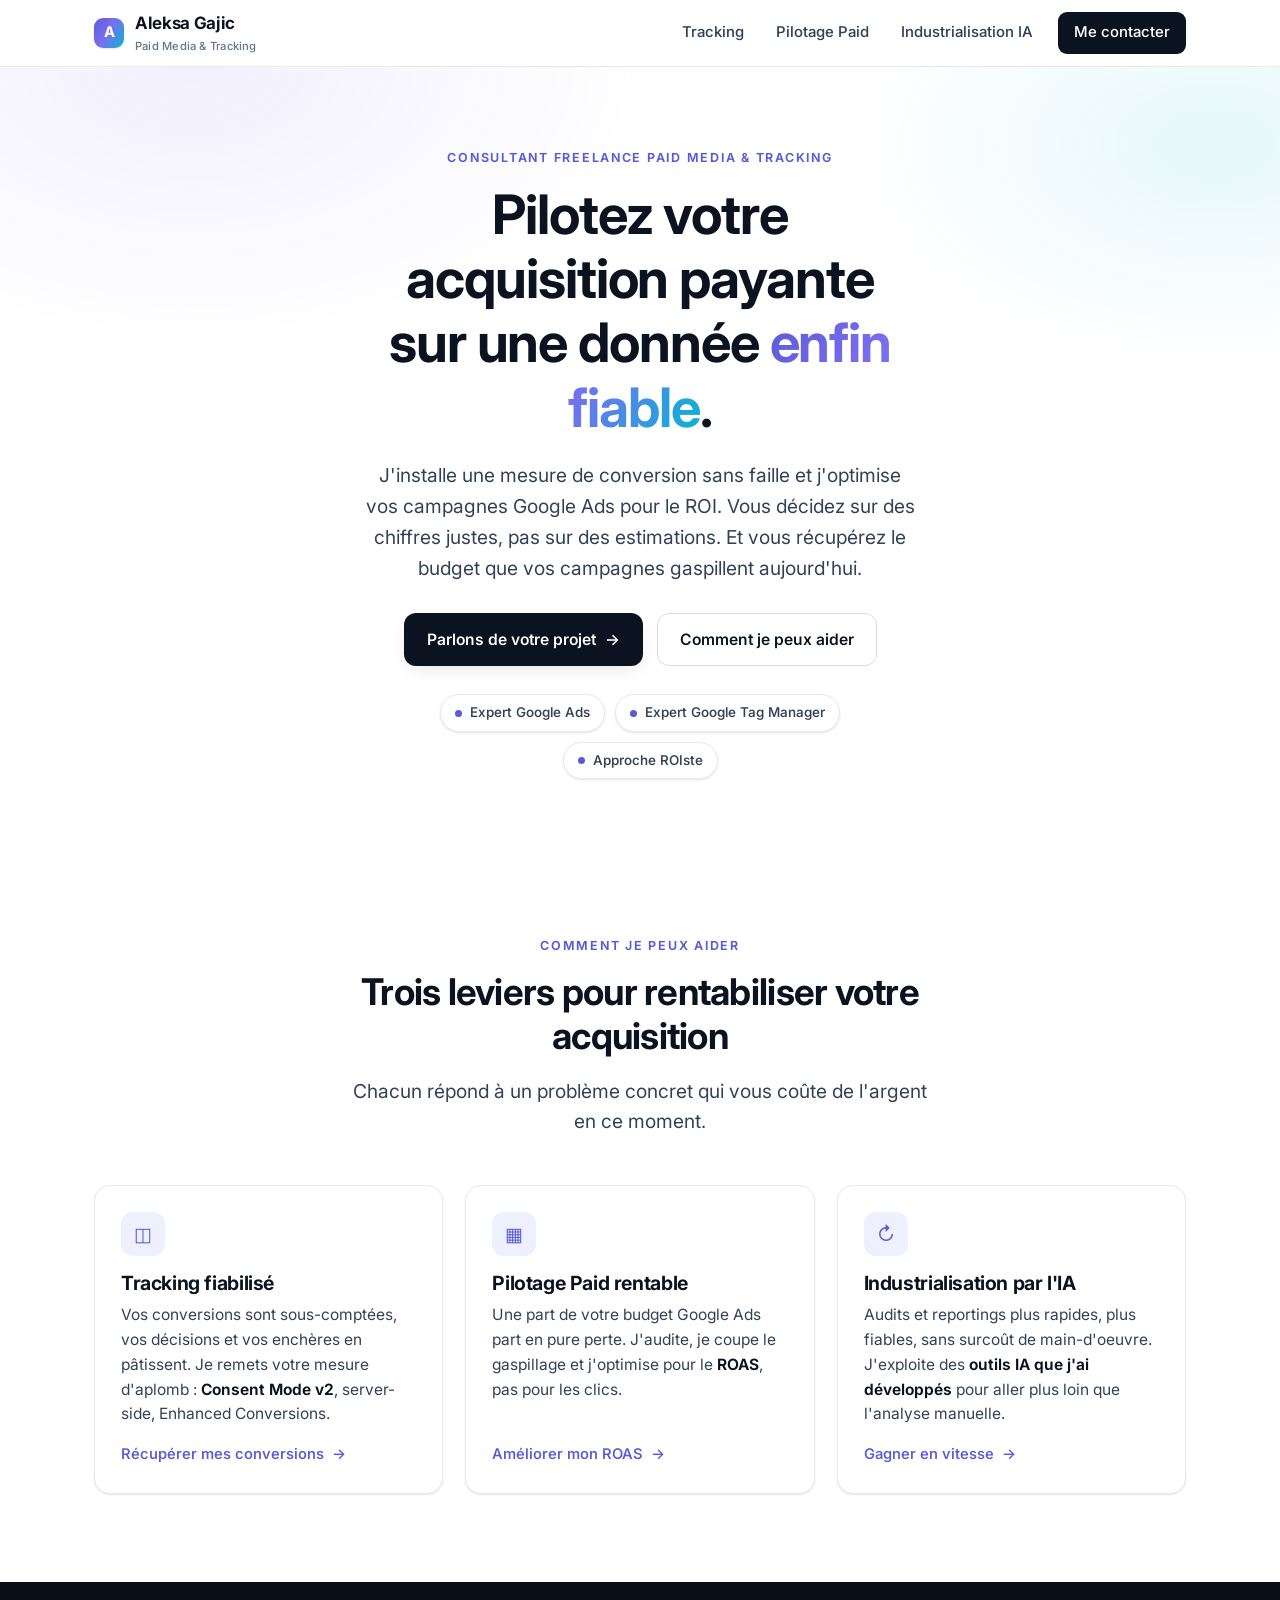
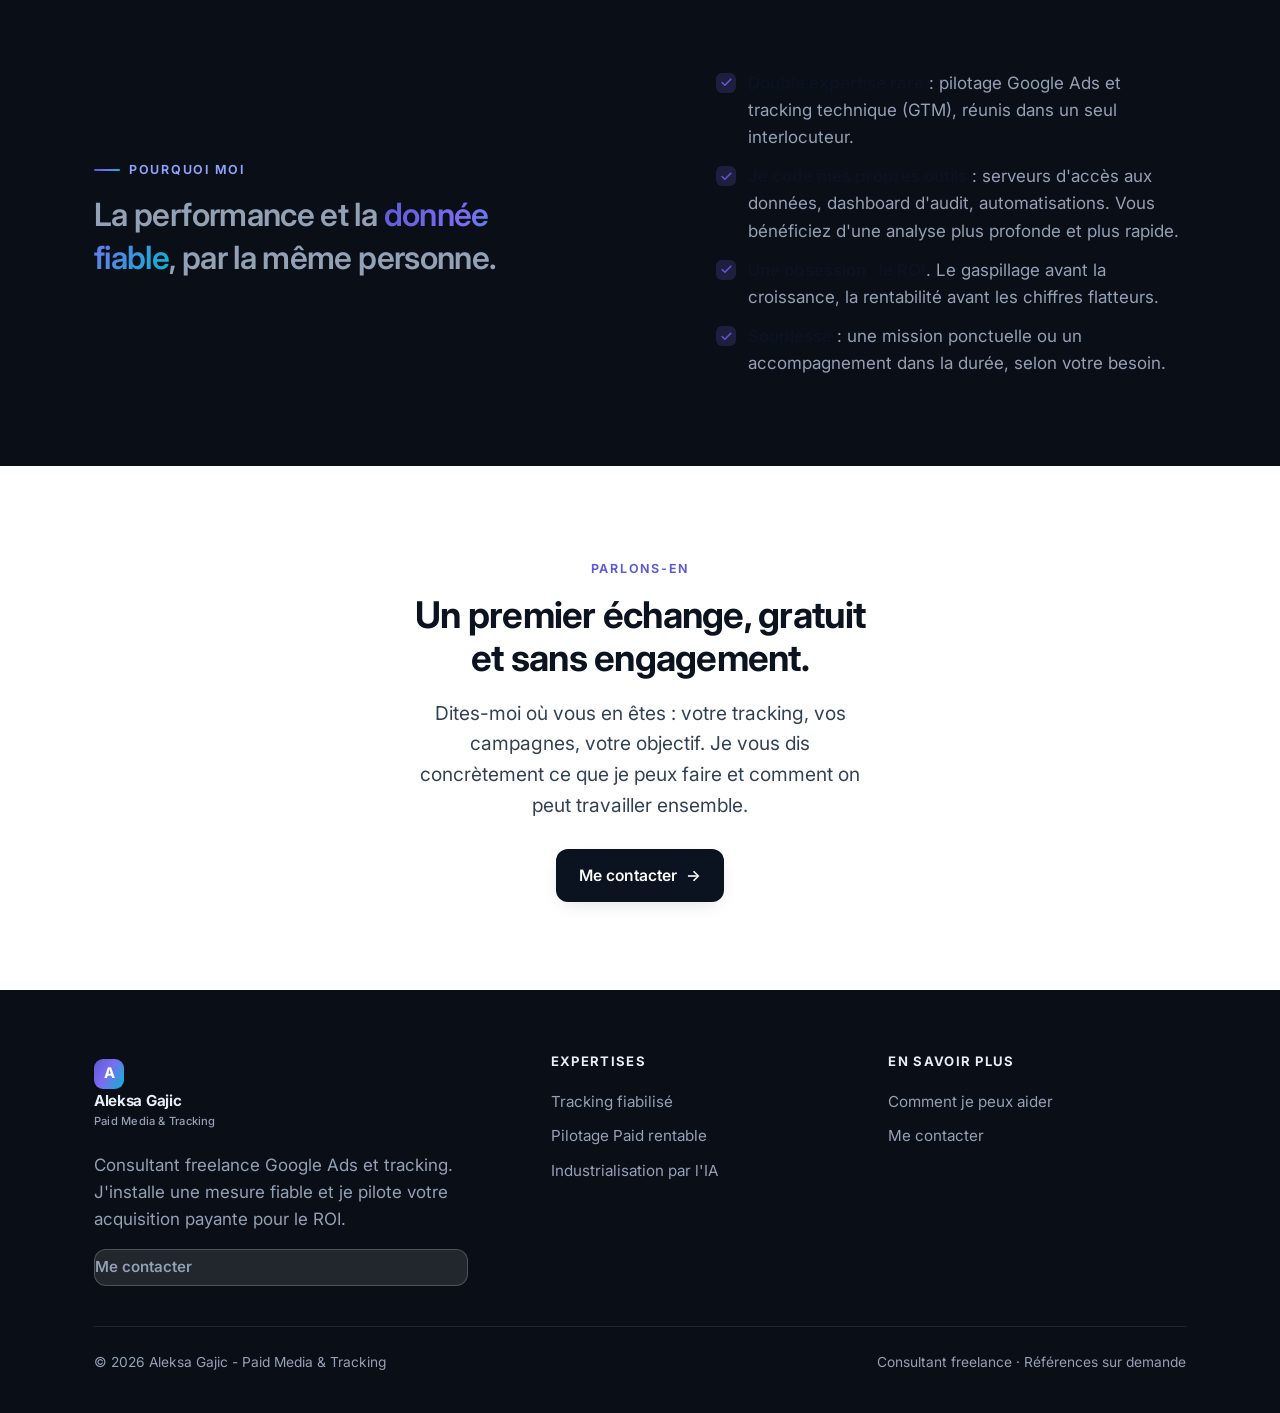
==== commit 781359de: "Refonte commerciale : landing annonceurs + 3 pages atout Home simplifiee en landing orientee benefic" ====
--- a/index.html
+++ b/index.html
@@ -3,8 +3,8 @@
 <head>
   <meta charset="UTF-8" />
   <meta name="viewport" content="width=device-width, initial-scale=1.0" />
-  <title>Aleksa - Marketing Engineer | L'IA au service d'une agence paid media</title>
-  <meta name="description" content="Portfolio professionnel : comment j'industrialise le travail d'une agence paid media avec l'IA. Systèmes en production et pipeline d'innovation, du tracking à l'optimisation." />
+  <title>Aleksa Gajic - Expert Paid Media &amp; Tracking freelance</title>
+  <meta name="description" content="Consultant freelance Google Ads et tracking. J'installe une mesure de conversion fiable et je pilote vos campagnes pour le ROI. Reprenez le contrôle de votre acquisition payante." />
   <link rel="preconnect" href="https://fonts.googleapis.com" />
   <link rel="preconnect" href="https://fonts.gstatic.com" crossorigin />
   <link href="https://fonts.googleapis.com/css2?family=Inter:wght@400;500;600;700;800&display=swap" rel="stylesheet" />
@@ -17,305 +17,143 @@
     <div class="wrap nav__inner">
       <a class="brand" href="index.html">
         <span class="brand__mark">A</span>
-        <span>Aleksa<small>Marketing Engineer</small></span>
+        <span>Aleksa Gajic<small>Paid Media &amp; Tracking</small></span>
       </a>
       <button class="nav__toggle" aria-label="Menu"><span></span><span></span><span></span></button>
       <nav class="nav__links">
-        <a href="index.html#production">Systèmes</a>
-        <a href="index.html#vision">Vision &amp; R&amp;D</a>
-        <a href="index.html#approche">Approche</a>
-        <a href="index.html#stack">Stack</a>
-        <a href="collaboration.html">Collaboration</a>
-        <a class="nav__cta" href="index.html#contact">Échanger</a>
+        <a href="tracking.html">Tracking</a>
+        <a href="paid.html">Pilotage Paid</a>
+        <a href="ia.html">Industrialisation IA</a>
+        <a class="nav__cta" href="index.html#contact">Me contacter</a>
       </nav>
     </div>
   </header>
 
   <!-- ====================== HERO ====================== -->
   <section class="hero">
-    <div class="wrap hero__grid">
-      <div class="reveal">
-        <span class="eyebrow">Paid Media × Data × IA appliquée</span>
-        <h1>J'industrialise le travail d'une <span class="grad">agence paid media</span> avec l'IA.</h1>
+    <div class="wrap">
+      <div class="reveal center" style="max-width:50ch;margin:0 auto">
+        <span class="eyebrow">Consultant freelance Paid Media &amp; Tracking</span>
+        <h1>Pilotez votre acquisition payante sur une donnée <span class="grad">enfin fiable</span>.</h1>
         <p class="lead">
-          Expert Google Ads et tracking, je conçois et déploie des systèmes qui font passer le
-          consultant de <strong>producteur</strong> à <strong>valideur</strong> : l'IA porte le contexte
-          des comptes, prépare les livrables et exécute les tâches répétitives, sous des garde-fous stricts.
-          Résultat : plus de temps d'expertise, moins de saisie, une donnée fiabilisée.
+          J'installe une mesure de conversion sans faille et j'optimise vos campagnes Google Ads pour le ROI.
+          Vous décidez sur des chiffres justes, pas sur des estimations. Et vous récupérez le budget que vos
+          campagnes gaspillent aujourd'hui.
         </p>
-        <div class="btn-row" style="margin-top:30px">
-          <a class="btn btn--primary" href="index.html#production">Voir les systèmes <span class="arrow">→</span></a>
-          <a class="btn btn--ghost" href="index.html#approche">Ma méthode</a>
+        <div class="btn-row" style="margin-top:30px;justify-content:center">
+          <a class="btn btn--primary" href="index.html#contact">Parlons de votre projet <span class="arrow">→</span></a>
+          <a class="btn btn--ghost" href="index.html#atouts">Comment je peux aider</a>
         </div>
-        <div class="hero__meta">
-          <span class="pill"><span class="dot"></span> 3 développements maison en production</span>
-          <span class="pill"><span class="dot"></span> ~45 modules d'analyse automatisés</span>
-          <span class="pill"><span class="dot"></span> Tracking sans faille</span>
-        </div>
-      </div>
-
-      <div class="reveal">
-        <div class="code" aria-hidden="true">
-          <div class="code__bar"><i></i><i></i><i></i><span>reporting-loop · run mensuel</span></div>
-<pre><span class="c-com"># L'IA garde le contexte du compte d'un mois sur l'autre</span>
-<span class="c-key">phase</span> <span class="c-str">"Discover"</span>  <span class="c-com"># pull GAQL, devise du compte</span>
-<span class="c-key">phase</span> <span class="c-str">"Plan"</span>      <span class="c-com"># angle : allocation, dérive, anomalie</span>
-<span class="c-key">phase</span> <span class="c-str">"Execute"</span>   <span class="c-com"># rédaction du reporting client</span>
-<span class="c-key">phase</span> <span class="c-str">"Verify"</span>    <span class="c-com"># 2e agent : maker ≠ checker</span>
-<span class="c-key">phase</span> <span class="c-str">"Stop"</span>      <span class="c-com"># brouillon soumis à validation humaine</span>
-
-<span class="c-fn">→ output</span>: brouillon relu, chiffres sourcés
-<span class="c-fn">→ humain</span>: <span class="c-str">valide</span>, ne rédige plus</pre>
+        <div class="hero__meta" style="justify-content:center">
+          <span class="pill"><span class="dot"></span> Expert Google Ads</span>
+          <span class="pill"><span class="dot"></span> Expert Google Tag Manager</span>
+          <span class="pill"><span class="dot"></span> Approche ROIste</span>
         </div>
       </div>
     </div>
   </section>
 
-  <!-- ====================== FIL ROUGE (dark) ====================== -->
-  <section class="dark section">
-    <div class="wrap split split--wide">
-      <div class="reveal">
-        <span class="eyebrow">Le fil rouge</span>
-        <p class="quote">Le consultant ne <span class="grad">produit</span> plus le livrable. Il <span class="grad">valide</span> un travail déjà fait et déjà relu.</p>
-      </div>
-      <div class="reveal">
-        <p class="lead">
-          Chaque système répond à la même logique : déplacer l'effort humain vers ce qui crée de la valeur
-          (la décision, l'arbitrage, la relation client) et confier à l'IA ce qui est chronophage et
-          peu valorisant (collecte, mise en forme, première rédaction).
-        </p>
-        <ul class="ticks" style="margin-top:18px">
-          <li><strong>Le contexte est porté par la machine</strong> - l'historique du compte ne repart pas de zéro à chaque cycle.</li>
-          <li><strong>Des garde-fous structurels</strong> - contrôle croisé maker ≠ checker, brouillons uniquement, ancrage factuel.</li>
-          <li><strong>L'humain garde la main</strong> - rien n'est envoyé ni appliqué sans validation explicite.</li>
-        </ul>
-      </div>
-    </div>
-  </section>
-
-  <!-- ====================== PARTIE 1 : PRODUCTION ====================== -->
-  <section class="section" id="production">
+  <!-- ====================== LES 3 ATOUTS ====================== -->
+  <section class="section" id="atouts">
     <div class="wrap">
-      <div class="reveal" style="max-width:60ch">
-        <span class="eyebrow">Partie 1 - Systèmes en production</span>
-        <h2>Ce qui tourne aujourd'hui</h2>
-        <p class="lead">Des outils réellement utilisés au quotidien : trois développements maison, un système d'analyse modulaire et une couche d'assistance opérationnelle.</p>
+      <div class="reveal center" style="max-width:54ch;margin:0 auto">
+        <span class="eyebrow">Comment je peux aider</span>
+        <h2>Trois leviers pour rentabiliser votre acquisition</h2>
+        <p class="lead">Chacun répond à un problème concret qui vous coûte de l'argent en ce moment.</p>
       </div>
 
       <div class="grid grid--3" style="margin-top:48px">
 
-        <a class="card reveal" href="reporting-loop.html">
+        <a class="card reveal" href="tracking.html">
+          <div class="card__top">
+            <span class="card__icon">◫</span>
+          </div>
+          <h3>Tracking fiabilisé</h3>
+          <p>Vos conversions sont sous-comptées, vos décisions et vos enchères en pâtissent. Je remets votre mesure d'aplomb : <strong>Consent Mode v2</strong>, server-side, Enhanced Conversions.</p>
+          <span class="card__foot">Récupérer mes conversions <span class="arrow">→</span></span>
+        </a>
+
+        <a class="card reveal" href="paid.html">
+          <div class="card__top">
+            <span class="card__icon">▦</span>
+          </div>
+          <h3>Pilotage Paid rentable</h3>
+          <p>Une part de votre budget Google Ads part en pure perte. J'audite, je coupe le gaspillage et j'optimise pour le <strong>ROAS</strong>, pas pour les clics.</p>
+          <span class="card__foot">Améliorer mon ROAS <span class="arrow">→</span></span>
+        </a>
+
+        <a class="card reveal" href="ia.html">
           <div class="card__top">
             <span class="card__icon">↻</span>
-            <span class="badge badge--proto">Prototype éprouvé</span>
           </div>
-          <h3>Reporting Loop</h3>
-          <p>Une boucle fermée qui produit le reporting mensuel d'un compte Google Ads et le fait relire par un second agent, avant validation humaine.</p>
-          <div class="card__tags"><span class="tag">GAQL</span><span class="tag">maker≠checker</span><span class="tag">closed-loop</span></div>
-          <span class="card__foot">Découvrir <span class="arrow">→</span></span>
-        </a>
-
-        <a class="card reveal" href="sea-platform.html">
-          <div class="card__top">
-            <span class="card__icon">▦</span>
-            <span class="badge badge--prod">En production</span>
-          </div>
-          <h3>sea-platform</h3>
-          <p>Application web qui connecte les comptes Google Ads en direct et génère, par section, des recommandations d'expert via un moteur hybride règles + LLM.</p>
-          <div class="card__tags"><span class="tag">FastAPI</span><span class="tag">signals+LLM</span><span class="tag">grounding</span></div>
-          <span class="card__foot">Découvrir <span class="arrow">→</span></span>
-        </a>
-
-        <a class="card reveal" href="audit-engine.html">
-          <div class="card__top">
-            <span class="card__icon">◫</span>
-            <span class="badge badge--prod">En production</span>
-          </div>
-          <h3>Moteur d'audit Google Ads</h3>
-          <p>~45 modules d'analyse orchestrés à contexte partagé, du diagnostic au plan d'action chiffré. Un audit de niveau senior, reproductible sur n'importe quel compte.</p>
-          <div class="card__tags"><span class="tag">orchestration</span><span class="tag">scoring</span><span class="tag">action-first</span></div>
-          <span class="card__foot">Découvrir <span class="arrow">→</span></span>
-        </a>
-
-        <a class="card reveal" href="mcp-servers.html">
-          <div class="card__top">
-            <span class="card__icon">⌘</span>
-            <span class="badge badge--prod">En production</span>
-          </div>
-          <h3>Serveurs MCP maison</h3>
-          <p>Deux serveurs développés en Python qui donnent à l'IA un accès direct à Google Ads et à Google Tag Manager - interroger la donnée et agir en langage naturel.</p>
-          <div class="card__tags"><span class="tag">Python</span><span class="tag">Google Ads API</span><span class="tag">GTM API</span></div>
-          <span class="card__foot">Découvrir <span class="arrow">→</span></span>
-        </a>
-
-        <a class="card reveal" href="comms-assistant.html">
-          <div class="card__top">
-            <span class="card__icon">✉</span>
-            <span class="badge badge--prod">En production partielle</span>
-          </div>
-          <h3>Assistant communication</h3>
-          <p>Triage des mails et rédaction de brouillons contextualisés, comptes-rendus de réunion ventilés par responsable - l'humain valide, l'IA prépare.</p>
-          <div class="card__tags"><span class="tag">triage</span><span class="tag">brouillons only</span><span class="tag">meet recap</span></div>
-          <span class="card__foot">Découvrir <span class="arrow">→</span></span>
-        </a>
-
-        <a class="card reveal" href="index.html#approche">
-          <div class="card__top">
-            <span class="card__icon">⛨</span>
-            <span class="badge badge--prod">En production</span>
-          </div>
-          <h3>Socle &amp; garde-fous</h3>
-          <p>L'infrastructure qui rend la délégation sûre : hooks de contrôle qualité et sécurité, sauvegarde continue, orchestration multi-modèles Claude + Gemini.</p>
-          <div class="card__tags"><span class="tag">hooks</span><span class="tag">backup</span><span class="tag">multi-IA</span></div>
-          <span class="card__foot">Voir l'approche <span class="arrow">→</span></span>
+          <h3>Industrialisation par l'IA</h3>
+          <p>Audits et reportings plus rapides, plus fiables, sans surcoût de main-d'oeuvre. J'exploite des <strong>outils IA que j'ai développés</strong> pour aller plus loin que l'analyse manuelle.</p>
+          <span class="card__foot">Gagner en vitesse <span class="arrow">→</span></span>
         </a>
 
       </div>
     </div>
   </section>
 
-  <!-- ====================== PARTIE 2 : VISION & R&D ====================== -->
-  <section class="section" id="vision" style="background:var(--bg-soft);border-top:1px solid var(--line);border-bottom:1px solid var(--line)">
-    <div class="wrap">
-      <div class="reveal" style="max-width:62ch">
-        <span class="eyebrow">Partie 2 - Pipeline d'innovation &amp; R&amp;D</span>
-        <h2>Ce qui vient ensuite</h2>
-        <p class="lead">Des chantiers cadrés, parfois à moitié construits. Présentés comme ce qu'ils sont : une feuille de route assumée, pas des réalisations déguisées.</p>
+  <!-- ====================== POURQUOI MOI (dark) ====================== -->
+  <section class="dark section">
+    <div class="wrap split split--wide">
+      <div class="reveal">
+        <span class="eyebrow">Pourquoi moi</span>
+        <p class="quote">La performance et la <span class="grad">donnée fiable</span>, par la même personne.</p>
       </div>
-
-      <div class="grid grid--2" style="margin-top:48px">
-
-        <a class="card reveal" href="vision-rd.html#call">
-          <div class="card__top">
-            <span class="card__icon">◉</span>
-            <span class="badge badge--concept">Concept - aval déjà construit</span>
-          </div>
-          <h3>Call → compte-rendu actionnable</h3>
-          <p>Une IA qui écoute un rendez-vous client et produit le compte-rendu prêt à envoyer, avec le qui-fait-quoi. Toute la moitié aval existe déjà ; il reste à brancher la captation amont.</p>
-          <span class="card__foot">Découvrir <span class="arrow">→</span></span>
-        </a>
-
-        <a class="card reveal" href="vision-rd.html#autopilot">
-          <div class="card__top">
-            <span class="card__icon">◷</span>
-            <span class="badge badge--concept">Concept</span>
-          </div>
-          <h3>Reporting autonome planifié</h3>
-          <p>Passer la Reporting Loop d'un lancement manuel à un déclenchement programmé en début de mois, une fois la fenêtre de conversion figée. L'étape suivante naturelle.</p>
-          <span class="card__foot">Découvrir <span class="arrow">→</span></span>
-        </a>
-
-        <a class="card reveal" href="vision-rd.html#autotracking">
-          <div class="card__top">
-            <span class="card__icon">◫</span>
-            <span class="badge badge--concept">Concept</span>
-          </div>
-          <h3>Tracking auto-réparé via GTM</h3>
-          <p>Une architecture IA branchée sur GTM qui audite le tracking et applique elle-même les correctifs : Consent Mode v2, suivi avancé, server-side, balises manquantes. Les briques maison existent, reste l'orchestration en boucle.</p>
-          <span class="card__foot">Découvrir <span class="arrow">→</span></span>
-        </a>
-
-        <a class="card reveal" href="vision-rd.html#gso">
-          <div class="card__top">
-            <span class="card__icon">✶</span>
-            <span class="badge badge--concept">Concept</span>
-          </div>
-          <h3>Framework GSO</h3>
-          <p>Une offre née de l'IA : piloter la visibilité d'une marque dans les réponses des moteurs génératifs. Framework opérationnel en construction, décliné en packs.</p>
-          <span class="card__foot">Découvrir <span class="arrow">→</span></span>
-        </a>
-
+      <div class="reveal">
+        <ul class="ticks">
+          <li><strong>Double expertise rare</strong> : pilotage Google Ads et tracking technique (GTM), réunis dans un seul interlocuteur.</li>
+          <li><strong>Je code mes propres outils</strong> : serveurs d'accès aux données, dashboard d'audit, automatisations. Vous bénéficiez d'une analyse plus profonde et plus rapide.</li>
+          <li><strong>Une obsession : le ROI</strong>. Le gaspillage avant la croissance, la rentabilité avant les chiffres flatteurs.</li>
+          <li><strong>Souplesse</strong> : une mission ponctuelle ou un accompagnement dans la durée, selon votre besoin.</li>
+        </ul>
       </div>
     </div>
   </section>
 
-  <!-- ====================== APPROCHE / GARDE-FOUS (dark) ====================== -->
-  <section class="dark section" id="approche">
-    <div class="wrap">
-      <div class="reveal center" style="margin:0 auto 48px;max-width:60ch">
-        <span class="eyebrow">L'approche</span>
-        <h2>Déléguer sans perdre le contrôle</h2>
-        <p class="lead">Donner plus de travail à l'IA n'a de sens que si la fiabilité suit. Quatre principes structurent chaque système.</p>
-      </div>
-
-      <div class="grid grid--2 reveal">
-        <div class="card">
-          <h3>Contrôle croisé maker ≠ checker</h3>
-          <p>Le brouillon produit par un premier agent est audité par un second, distinct : erreurs de chiffres, sur-interprétations, caveats manquants. Un garde-fou anti-hallucination intégré au cycle.</p>
-        </div>
-        <div class="card">
-          <h3>Ancrage factuel strict</h3>
-          <p>Chaque chiffre avancé doit provenir d'une donnée réellement collectée. Les identifiants ou métriques inventés sont rejetés par validation. La donnée prime sur la formulation.</p>
-        </div>
-        <div class="card">
-          <h3>Brouillons uniquement</h3>
-          <p>Aucun envoi de mail ni aucune mutation de compte n'est exécuté automatiquement. L'IA prépare, propose, séquence ; la décision finale reste humaine et explicite.</p>
-        </div>
-        <div class="card">
-          <h3>Sécurité par conception</h3>
-          <p>Hooks de contrôle qualité, détection de secrets, sauvegarde continue, permissions explicites. L'infrastructure protège le capital de connaissance qui rend l'agence scalable.</p>
+  <!-- ====================== CONTACT ====================== -->
+  <section class="section center" id="contact">
+    <div class="wrap" style="max-width:46ch;margin:0 auto">
+      <div class="reveal">
+        <span class="eyebrow">Parlons-en</span>
+        <h2>Un premier échange, gratuit et sans engagement.</h2>
+        <p class="lead">Dites-moi où vous en êtes : votre tracking, vos campagnes, votre objectif. Je vous dis concrètement ce que je peux faire et comment on peut travailler ensemble.</p>
+        <div class="btn-row" style="margin-top:28px;justify-content:center">
+          <a class="btn btn--primary" href="mailto:aleksa96gajic@gmail.com">Me contacter <span class="arrow">→</span></a>
         </div>
       </div>
     </div>
   </section>
 
-  <!-- ====================== STACK ====================== -->
-  <section class="section" id="stack">
-    <div class="wrap">
-      <div class="reveal" style="max-width:58ch">
-        <span class="eyebrow">La stack</span>
-        <h2>De quoi c'est fait</h2>
-        <p class="lead">Distinction nette entre les développements maison et les intégrations encadrées d'outils existants.</p>
-      </div>
-      <div class="table-wrap reveal" style="margin-top:36px">
-        <table>
-          <thead>
-            <tr><th>Couche</th><th>Nature</th><th>Technologies</th></tr>
-          </thead>
-          <tbody>
-            <tr><td><strong>Serveurs MCP</strong> (Google Ads, GTM)</td><td>Développement maison</td><td>Python, FastMCP, Google Ads API, GTM API v2, OAuth</td></tr>
-            <tr><td><strong>sea-platform</strong></td><td>Développement maison</td><td>FastAPI, SQLite, moteur signals déterministes + LLM, frontend modulaire</td></tr>
-            <tr><td><strong>Système de skills</strong></td><td>Développement maison</td><td>~45 modules à contexte partagé, orchestration, scoring pondéré</td></tr>
-            <tr><td><strong>Automatisation</strong></td><td>Maison</td><td>Apps Script (triage), hooks Claude Code, sauvegarde rclone</td></tr>
-            <tr><td><strong>Intégrations encadrées</strong></td><td>Outils tiers / natifs</td><td>Claude Code, Gemini CLI, Google Workspace CLI, Computer Use</td></tr>
-            <tr><td><strong>Formats de livraison</strong></td><td>Sortie</td><td>HTML, Google Docs à onglets, DOCX, XLSX, CSV</td></tr>
-          </tbody>
-        </table>
-      </div>
-    </div>
-  </section>
-
-  <!-- ====================== CONTACT / FOOTER ====================== -->
-  <footer class="footer" id="contact">
+  <!-- ====================== FOOTER ====================== -->
+  <footer class="footer">
     <div class="wrap">
       <div class="footer__grid">
         <div class="footer__brand">
           <a class="brand" href="index.html" style="color:var(--d-ink);margin-bottom:16px">
             <span class="brand__mark">A</span>
-            <span>Aleksa<small style="color:var(--d-muted)">Marketing Engineer</small></span>
+            <span>Aleksa Gajic<small style="color:var(--d-muted)">Paid Media &amp; Tracking</small></span>
           </a>
-          <p>Team Leader Paid Media &amp; Expert Tracking. Je construis les systèmes IA qui font scaler une agence paid sans sacrifier la fiabilité de la donnée.</p>
+          <p>Consultant freelance Google Ads et tracking. J'installe une mesure fiable et je pilote votre acquisition payante pour le ROI.</p>
           <a class="btn btn--light" href="mailto:aleksa96gajic@gmail.com" style="margin-top:14px">Me contacter</a>
         </div>
         <div>
-          <h4>Systèmes</h4>
-          <a href="reporting-loop.html">Reporting Loop</a>
-          <a href="sea-platform.html">sea-platform</a>
-          <a href="audit-engine.html">Moteur d'audit</a>
-          <a href="mcp-servers.html">Serveurs MCP</a>
-          <a href="comms-assistant.html">Assistant communication</a>
+          <h4>Expertises</h4>
+          <a href="tracking.html">Tracking fiabilisé</a>
+          <a href="paid.html">Pilotage Paid rentable</a>
+          <a href="ia.html">Industrialisation par l'IA</a>
         </div>
         <div>
-          <h4>Aller plus loin</h4>
-          <a href="vision-rd.html">Vision &amp; R&amp;D</a>
-          <a href="collaboration.html">Collaboration</a>
-          <a href="index.html#approche">Approche &amp; garde-fous</a>
-          <a href="index.html#stack">Stack technique</a>
+          <h4>En savoir plus</h4>
+          <a href="index.html#atouts">Comment je peux aider</a>
+          <a href="index.html#contact">Me contacter</a>
         </div>
       </div>
       <div class="footer__bottom">
-        <span>© 2026 Aleksa - Marketing Engineer</span>
-        <span>Données clients anonymisées · Portfolio professionnel</span>
+        <span>© 2026 Aleksa Gajic - Paid Media &amp; Tracking</span>
+        <span>Consultant freelance · Références sur demande</span>
       </div>
     </div>
   </footer>
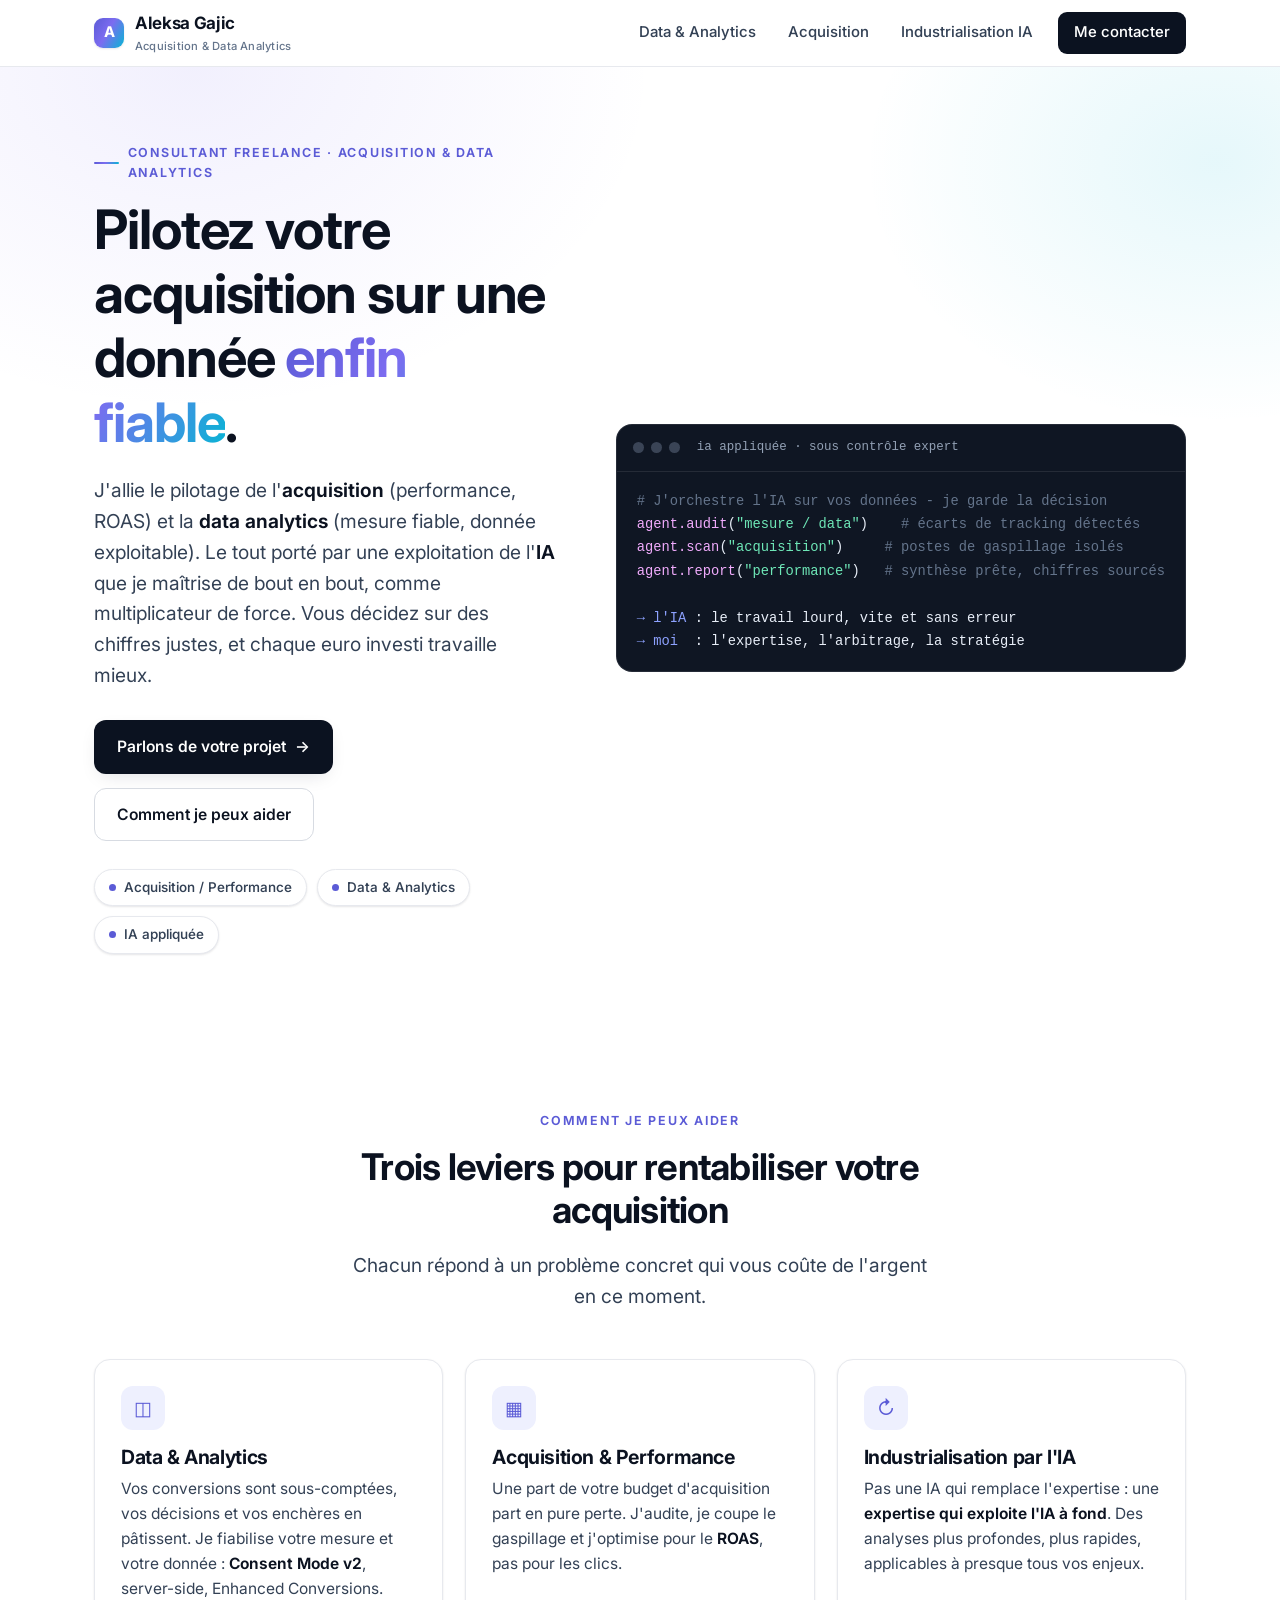
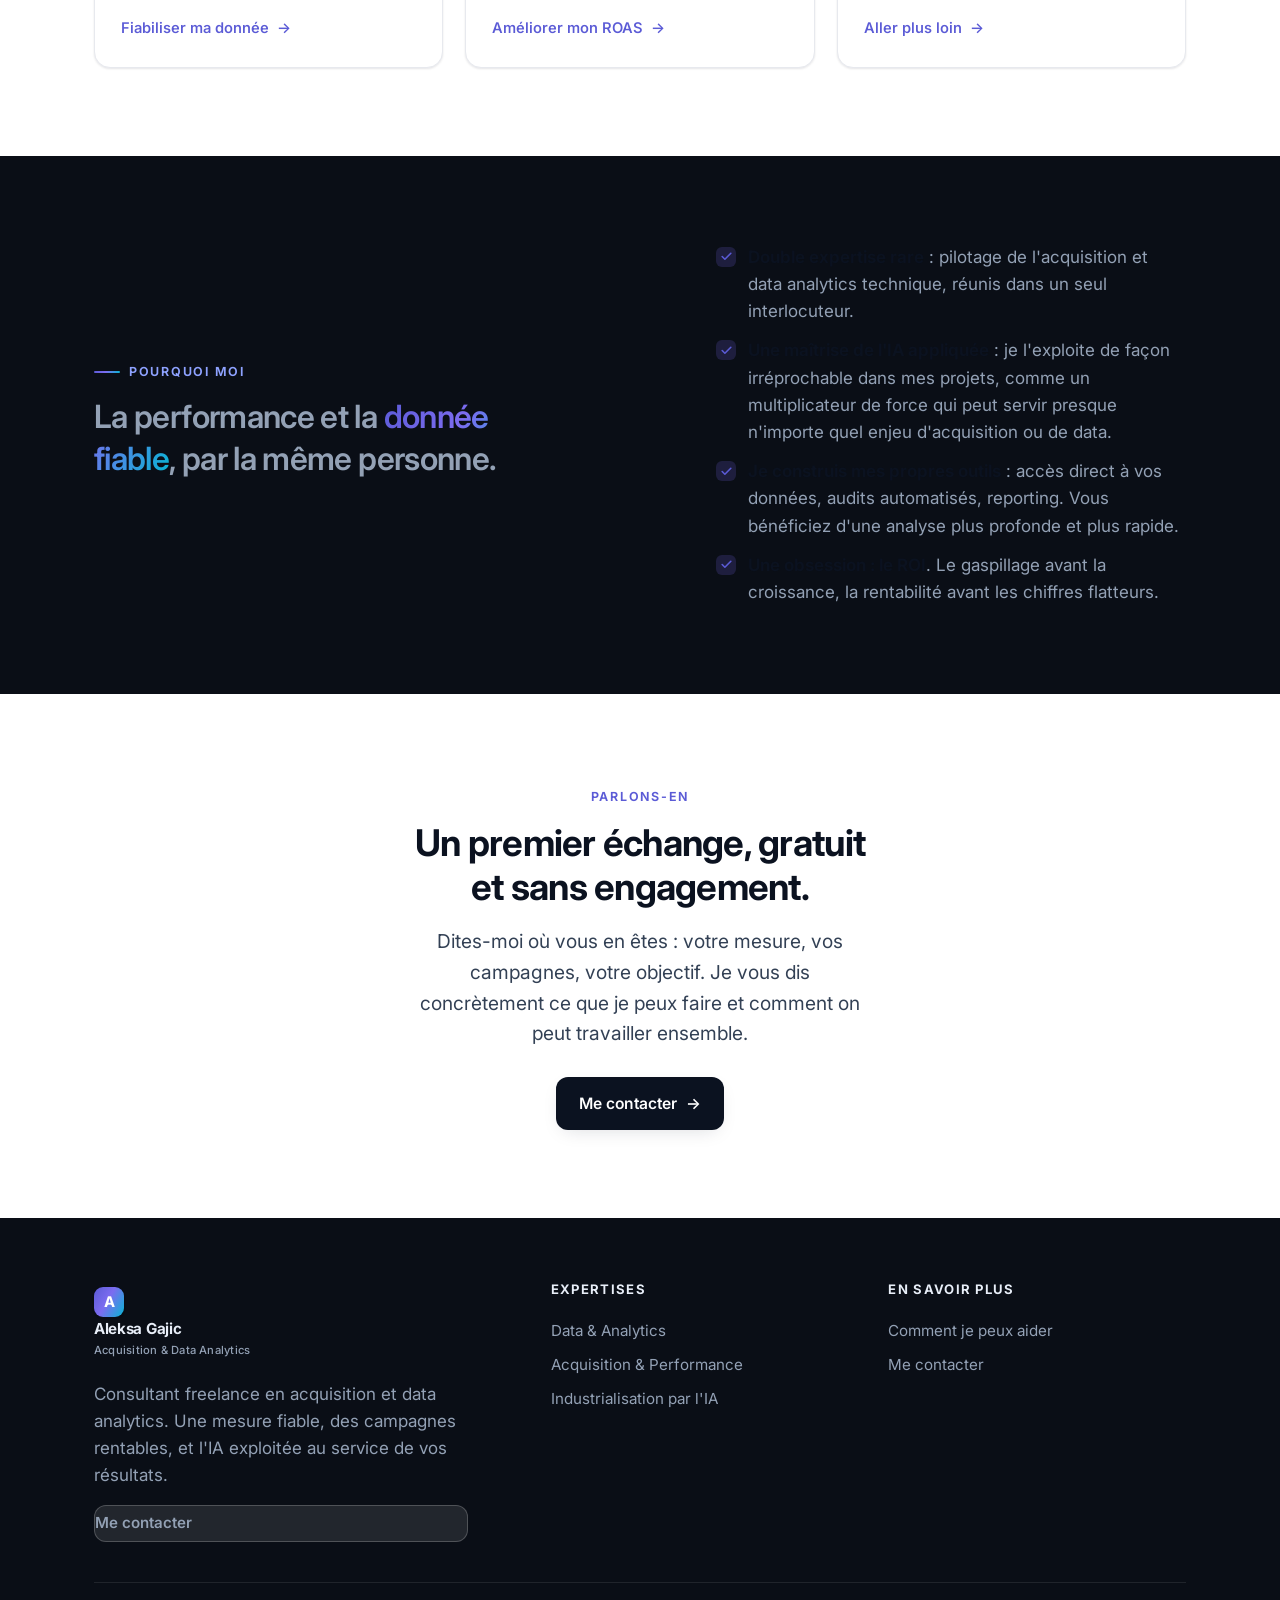
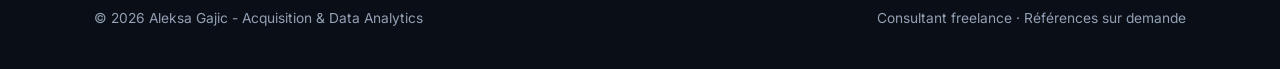
==== commit 0bfff47a: "Repositionnement : Acquisition & Data Analytics + IA maitrisee - Vocabulaire : tracking -> Data & An" ====
--- a/index.html
+++ b/index.html
@@ -3,8 +3,8 @@
 <head>
   <meta charset="UTF-8" />
   <meta name="viewport" content="width=device-width, initial-scale=1.0" />
-  <title>Aleksa Gajic - Expert Paid Media &amp; Tracking freelance</title>
-  <meta name="description" content="Consultant freelance Google Ads et tracking. J'installe une mesure de conversion fiable et je pilote vos campagnes pour le ROI. Reprenez le contrôle de votre acquisition payante." />
+  <title>Aleksa Gajic - Acquisition &amp; Data Analytics freelance</title>
+  <meta name="description" content="Consultant freelance en acquisition et data analytics. Une mesure fiable, des campagnes rentables, et une exploitation de l'IA irréprochable au service de vos résultats." />
   <link rel="preconnect" href="https://fonts.googleapis.com" />
   <link rel="preconnect" href="https://fonts.gstatic.com" crossorigin />
   <link href="https://fonts.googleapis.com/css2?family=Inter:wght@400;500;600;700;800&display=swap" rel="stylesheet" />
@@ -17,12 +17,12 @@
     <div class="wrap nav__inner">
       <a class="brand" href="index.html">
         <span class="brand__mark">A</span>
-        <span>Aleksa Gajic<small>Paid Media &amp; Tracking</small></span>
+        <span>Aleksa Gajic<small>Acquisition &amp; Data Analytics</small></span>
       </a>
       <button class="nav__toggle" aria-label="Menu"><span></span><span></span><span></span></button>
       <nav class="nav__links">
-        <a href="tracking.html">Tracking</a>
-        <a href="paid.html">Pilotage Paid</a>
+        <a href="tracking.html">Data &amp; Analytics</a>
+        <a href="paid.html">Acquisition</a>
         <a href="ia.html">Industrialisation IA</a>
         <a class="nav__cta" href="index.html#contact">Me contacter</a>
       </nav>
@@ -31,23 +31,37 @@
 
   <!-- ====================== HERO ====================== -->
   <section class="hero">
-    <div class="wrap">
-      <div class="reveal center" style="max-width:50ch;margin:0 auto">
-        <span class="eyebrow">Consultant freelance Paid Media &amp; Tracking</span>
-        <h1>Pilotez votre acquisition payante sur une donnée <span class="grad">enfin fiable</span>.</h1>
+    <div class="wrap hero__grid">
+      <div class="reveal">
+        <span class="eyebrow">Consultant freelance · Acquisition &amp; Data Analytics</span>
+        <h1>Pilotez votre acquisition sur une donnée <span class="grad">enfin fiable</span>.</h1>
         <p class="lead">
-          J'installe une mesure de conversion sans faille et j'optimise vos campagnes Google Ads pour le ROI.
-          Vous décidez sur des chiffres justes, pas sur des estimations. Et vous récupérez le budget que vos
-          campagnes gaspillent aujourd'hui.
+          J'allie le pilotage de l'<strong>acquisition</strong> (performance, ROAS) et la
+          <strong>data analytics</strong> (mesure fiable, donnée exploitable). Le tout porté par une
+          exploitation de l'<strong>IA</strong> que je maîtrise de bout en bout, comme multiplicateur de
+          force. Vous décidez sur des chiffres justes, et chaque euro investi travaille mieux.
         </p>
-        <div class="btn-row" style="margin-top:30px;justify-content:center">
+        <div class="btn-row" style="margin-top:30px">
           <a class="btn btn--primary" href="index.html#contact">Parlons de votre projet <span class="arrow">→</span></a>
           <a class="btn btn--ghost" href="index.html#atouts">Comment je peux aider</a>
         </div>
-        <div class="hero__meta" style="justify-content:center">
-          <span class="pill"><span class="dot"></span> Expert Google Ads</span>
-          <span class="pill"><span class="dot"></span> Expert Google Tag Manager</span>
-          <span class="pill"><span class="dot"></span> Approche ROIste</span>
+        <div class="hero__meta">
+          <span class="pill"><span class="dot"></span> Acquisition / Performance</span>
+          <span class="pill"><span class="dot"></span> Data &amp; Analytics</span>
+          <span class="pill"><span class="dot"></span> IA appliquée</span>
+        </div>
+      </div>
+
+      <div class="reveal">
+        <div class="code" aria-hidden="true">
+          <div class="code__bar"><i></i><i></i><i></i><span>ia appliquée · sous contrôle expert</span></div>
+<pre><span class="c-com"># J'orchestre l'IA sur vos données - je garde la décision</span>
+<span class="c-fn">agent.audit</span>(<span class="c-str">"mesure / data"</span>)    <span class="c-com"># écarts de tracking détectés</span>
+<span class="c-fn">agent.scan</span>(<span class="c-str">"acquisition"</span>)     <span class="c-com"># postes de gaspillage isolés</span>
+<span class="c-fn">agent.report</span>(<span class="c-str">"performance"</span>)   <span class="c-com"># synthèse prête, chiffres sourcés</span>
+
+<span class="c-key">→ l'IA</span> : le travail lourd, vite et sans erreur
+<span class="c-key">→ moi</span>  : l'expertise, l'arbitrage, la stratégie</pre>
         </div>
       </div>
     </div>
@@ -68,17 +82,17 @@
           <div class="card__top">
             <span class="card__icon">◫</span>
           </div>
-          <h3>Tracking fiabilisé</h3>
-          <p>Vos conversions sont sous-comptées, vos décisions et vos enchères en pâtissent. Je remets votre mesure d'aplomb : <strong>Consent Mode v2</strong>, server-side, Enhanced Conversions.</p>
-          <span class="card__foot">Récupérer mes conversions <span class="arrow">→</span></span>
+          <h3>Data &amp; Analytics</h3>
+          <p>Vos conversions sont sous-comptées, vos décisions et vos enchères en pâtissent. Je fiabilise votre mesure et votre donnée : <strong>Consent Mode v2</strong>, server-side, Enhanced Conversions.</p>
+          <span class="card__foot">Fiabiliser ma donnée <span class="arrow">→</span></span>
         </a>
 
         <a class="card reveal" href="paid.html">
           <div class="card__top">
             <span class="card__icon">▦</span>
           </div>
-          <h3>Pilotage Paid rentable</h3>
-          <p>Une part de votre budget Google Ads part en pure perte. J'audite, je coupe le gaspillage et j'optimise pour le <strong>ROAS</strong>, pas pour les clics.</p>
+          <h3>Acquisition &amp; Performance</h3>
+          <p>Une part de votre budget d'acquisition part en pure perte. J'audite, je coupe le gaspillage et j'optimise pour le <strong>ROAS</strong>, pas pour les clics.</p>
           <span class="card__foot">Améliorer mon ROAS <span class="arrow">→</span></span>
         </a>
 
@@ -87,8 +101,8 @@
             <span class="card__icon">↻</span>
           </div>
           <h3>Industrialisation par l'IA</h3>
-          <p>Audits et reportings plus rapides, plus fiables, sans surcoût de main-d'oeuvre. J'exploite des <strong>outils IA que j'ai développés</strong> pour aller plus loin que l'analyse manuelle.</p>
-          <span class="card__foot">Gagner en vitesse <span class="arrow">→</span></span>
+          <p>Pas une IA qui remplace l'expertise : une <strong>expertise qui exploite l'IA à fond</strong>. Des analyses plus profondes, plus rapides, applicables à presque tous vos enjeux.</p>
+          <span class="card__foot">Aller plus loin <span class="arrow">→</span></span>
         </a>
 
       </div>
@@ -104,10 +118,10 @@
       </div>
       <div class="reveal">
         <ul class="ticks">
-          <li><strong>Double expertise rare</strong> : pilotage Google Ads et tracking technique (GTM), réunis dans un seul interlocuteur.</li>
-          <li><strong>Je code mes propres outils</strong> : serveurs d'accès aux données, dashboard d'audit, automatisations. Vous bénéficiez d'une analyse plus profonde et plus rapide.</li>
+          <li><strong>Double expertise rare</strong> : pilotage de l'acquisition et data analytics technique, réunis dans un seul interlocuteur.</li>
+          <li><strong>Une maîtrise de l'IA appliquée</strong> : je l'exploite de façon irréprochable dans mes projets, comme un multiplicateur de force qui peut servir presque n'importe quel enjeu d'acquisition ou de data.</li>
+          <li><strong>Je construis mes propres outils</strong> : accès direct à vos données, audits automatisés, reporting. Vous bénéficiez d'une analyse plus profonde et plus rapide.</li>
           <li><strong>Une obsession : le ROI</strong>. Le gaspillage avant la croissance, la rentabilité avant les chiffres flatteurs.</li>
-          <li><strong>Souplesse</strong> : une mission ponctuelle ou un accompagnement dans la durée, selon votre besoin.</li>
         </ul>
       </div>
     </div>
@@ -119,7 +133,7 @@
       <div class="reveal">
         <span class="eyebrow">Parlons-en</span>
         <h2>Un premier échange, gratuit et sans engagement.</h2>
-        <p class="lead">Dites-moi où vous en êtes : votre tracking, vos campagnes, votre objectif. Je vous dis concrètement ce que je peux faire et comment on peut travailler ensemble.</p>
+        <p class="lead">Dites-moi où vous en êtes : votre mesure, vos campagnes, votre objectif. Je vous dis concrètement ce que je peux faire et comment on peut travailler ensemble.</p>
         <div class="btn-row" style="margin-top:28px;justify-content:center">
           <a class="btn btn--primary" href="mailto:aleksa96gajic@gmail.com">Me contacter <span class="arrow">→</span></a>
         </div>
@@ -134,15 +148,15 @@
         <div class="footer__brand">
           <a class="brand" href="index.html" style="color:var(--d-ink);margin-bottom:16px">
             <span class="brand__mark">A</span>
-            <span>Aleksa Gajic<small style="color:var(--d-muted)">Paid Media &amp; Tracking</small></span>
+            <span>Aleksa Gajic<small style="color:var(--d-muted)">Acquisition &amp; Data Analytics</small></span>
           </a>
-          <p>Consultant freelance Google Ads et tracking. J'installe une mesure fiable et je pilote votre acquisition payante pour le ROI.</p>
+          <p>Consultant freelance en acquisition et data analytics. Une mesure fiable, des campagnes rentables, et l'IA exploitée au service de vos résultats.</p>
           <a class="btn btn--light" href="mailto:aleksa96gajic@gmail.com" style="margin-top:14px">Me contacter</a>
         </div>
         <div>
           <h4>Expertises</h4>
-          <a href="tracking.html">Tracking fiabilisé</a>
-          <a href="paid.html">Pilotage Paid rentable</a>
+          <a href="tracking.html">Data &amp; Analytics</a>
+          <a href="paid.html">Acquisition &amp; Performance</a>
           <a href="ia.html">Industrialisation par l'IA</a>
         </div>
         <div>
@@ -152,7 +166,7 @@
         </div>
       </div>
       <div class="footer__bottom">
-        <span>© 2026 Aleksa Gajic - Paid Media &amp; Tracking</span>
+        <span>© 2026 Aleksa Gajic - Acquisition &amp; Data Analytics</span>
         <span>Consultant freelance · Références sur demande</span>
       </div>
     </div>
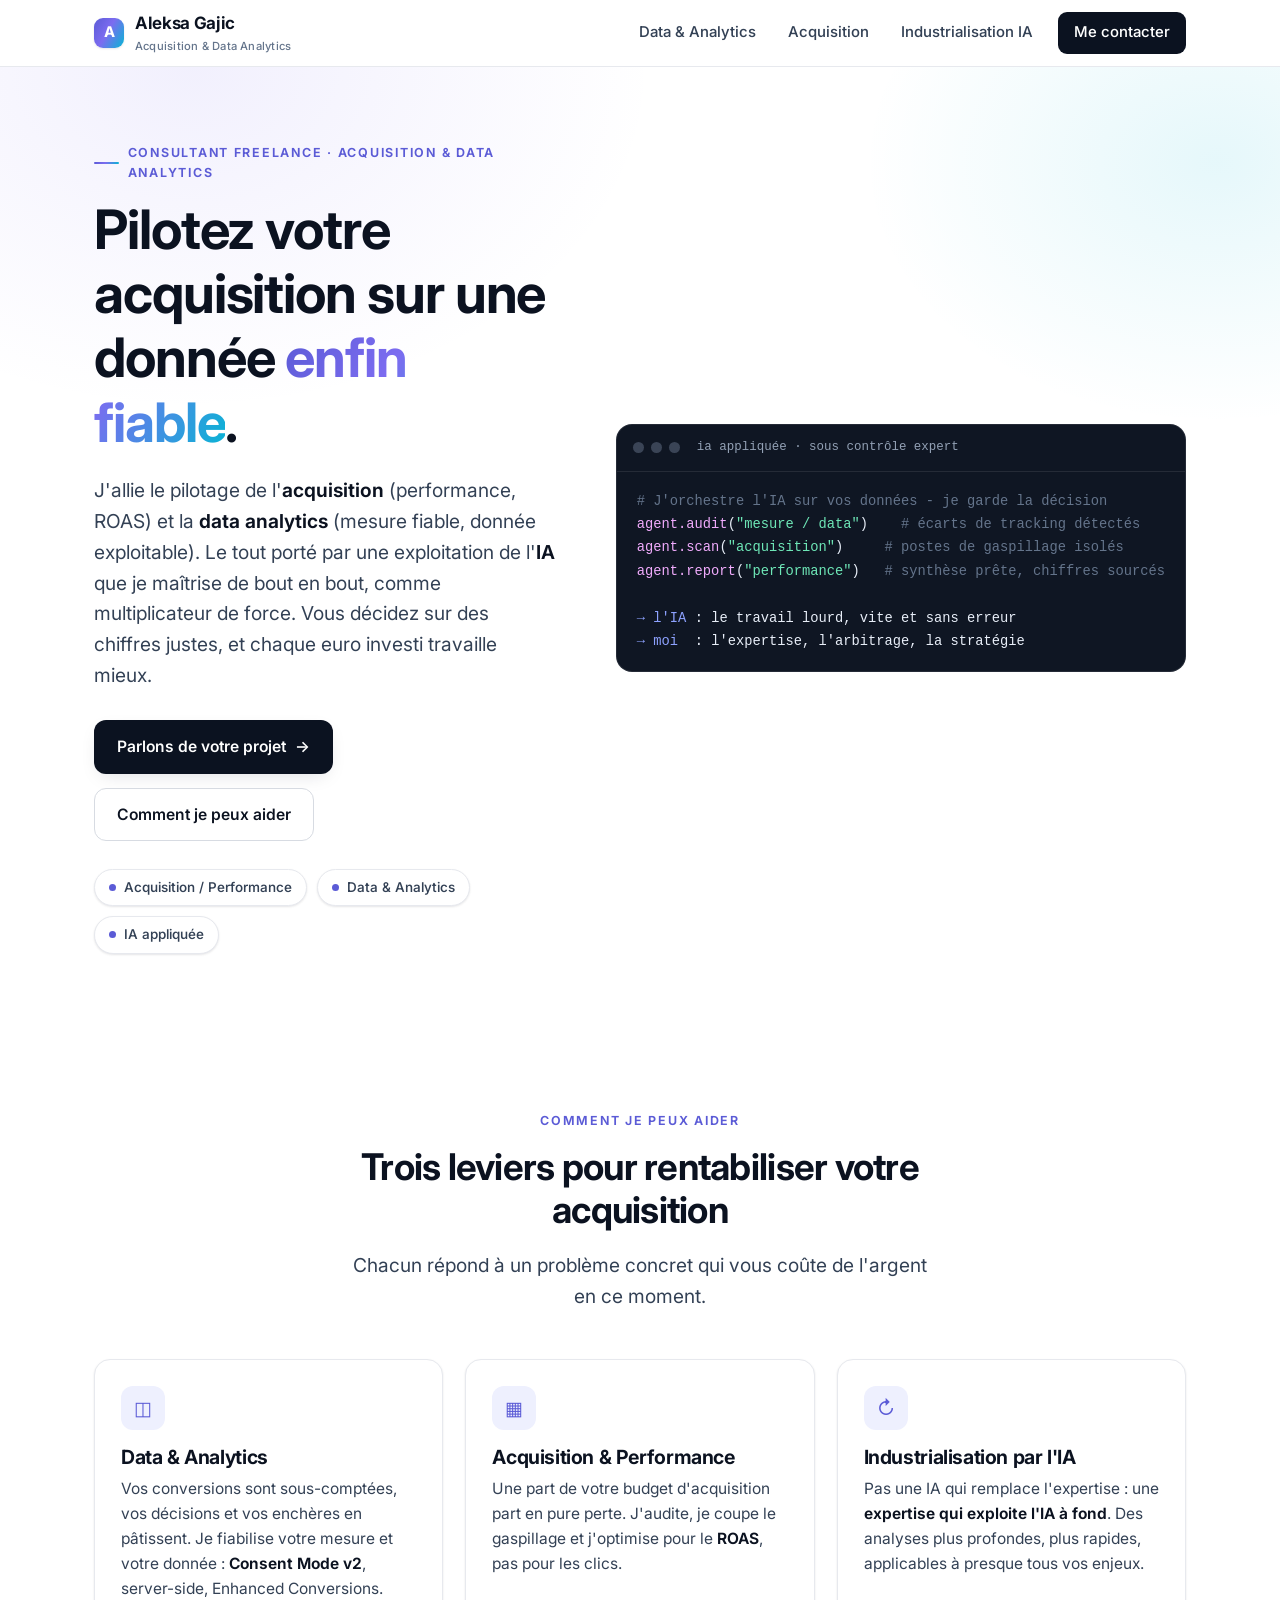
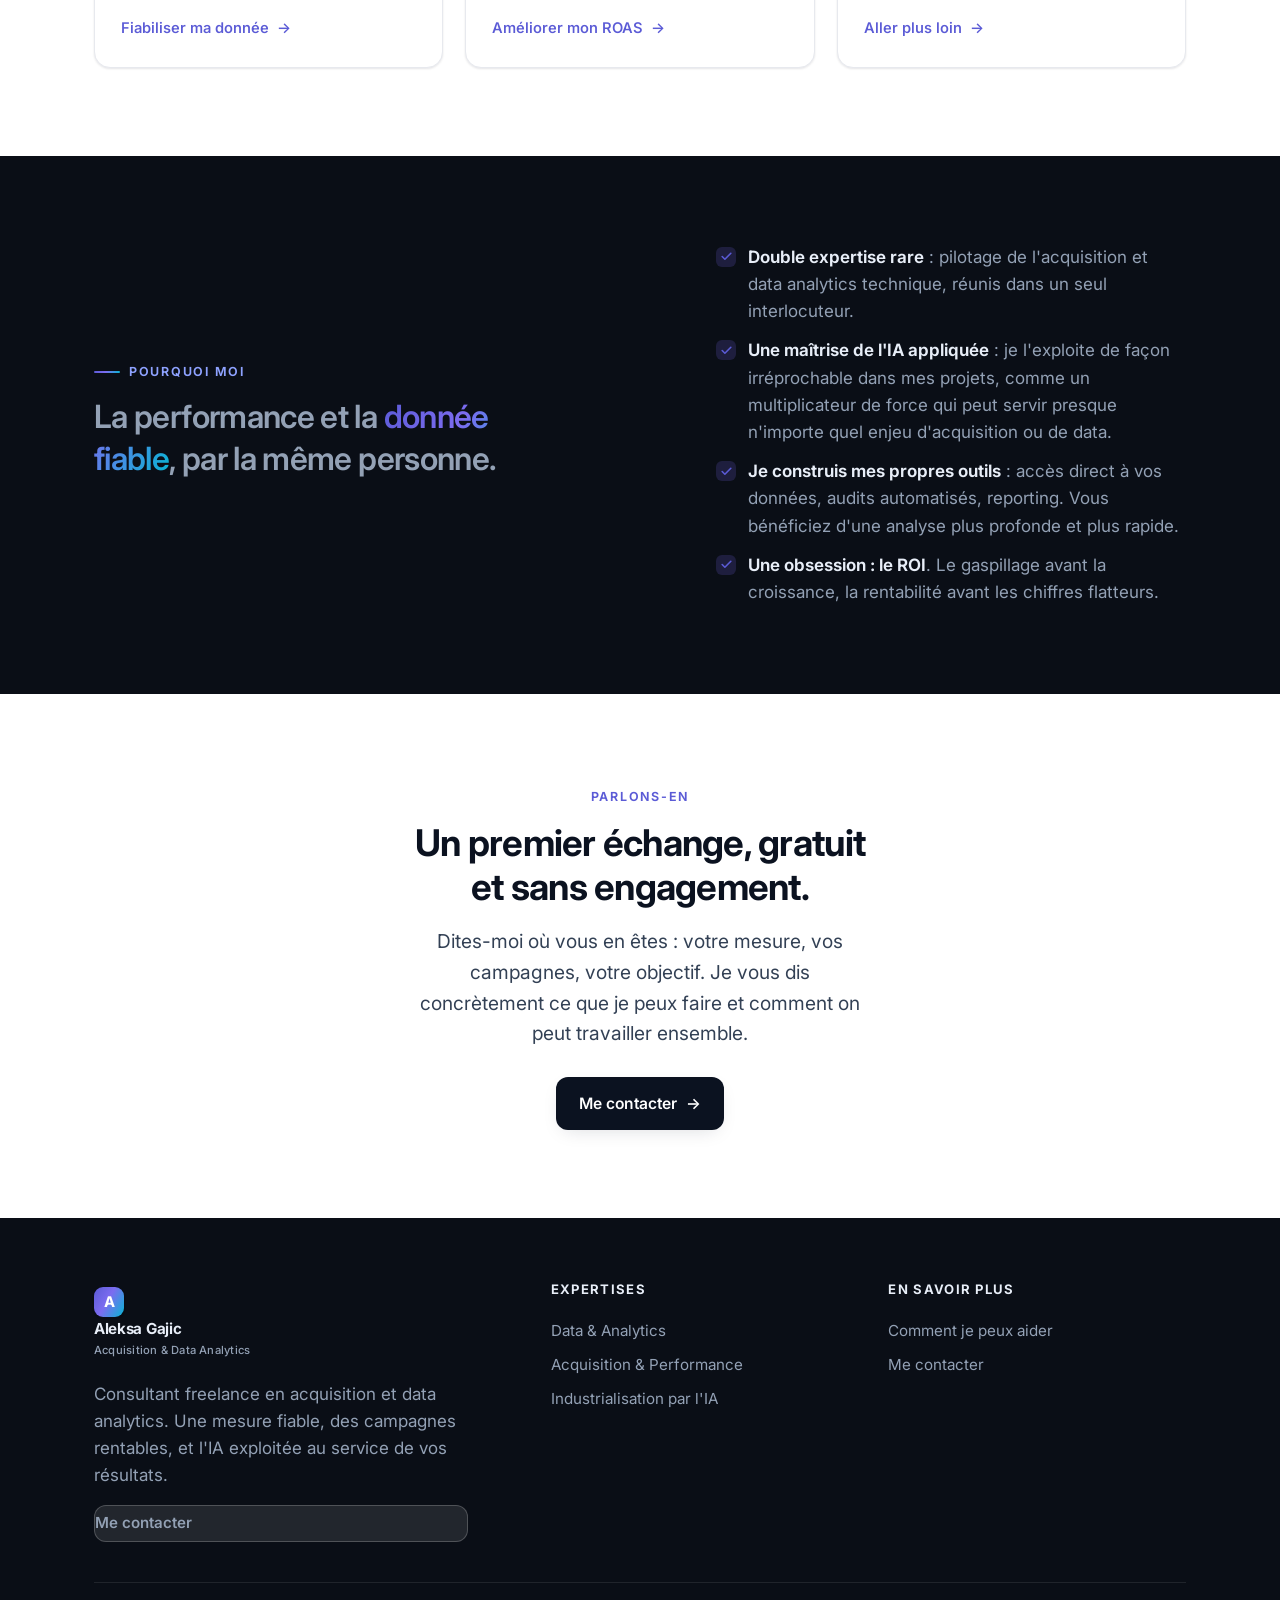
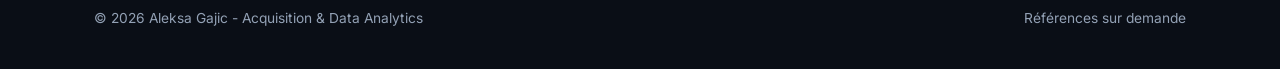
==== commit 3bc6d777: "Fix footer : encodage accents (mojibake) + redondance 'Consultant' + meta paid Co-Authored-By: Claud" ====
--- a/index.html
+++ b/index.html
@@ -167,7 +167,7 @@
       </div>
       <div class="footer__bottom">
         <span>© 2026 Aleksa Gajic - Acquisition &amp; Data Analytics</span>
-        <span>Consultant freelance · Références sur demande</span>
+        <span>Références sur demande</span>
       </div>
     </div>
   </footer>
--- a/assets/styles.css
+++ b/assets/styles.css
@@ -199,6 +199,8 @@
 .dark .lead, .dark p { color: var(--d-muted); }
 .dark .eyebrow { color: #8ea2ff; }
 .dark .muted { color: var(--d-muted); }
+.dark strong { color: var(--d-ink); }
+.dark .ticks li strong { color: var(--d-ink); }
 .dark .pill { background: var(--d-surface); border-color: var(--d-line); color: var(--d-ink); }
 .dark .card { background: var(--d-surface); border-color: var(--d-line); color: var(--d-ink); box-shadow: none; }
 .dark .card h3 { color: var(--d-ink); }
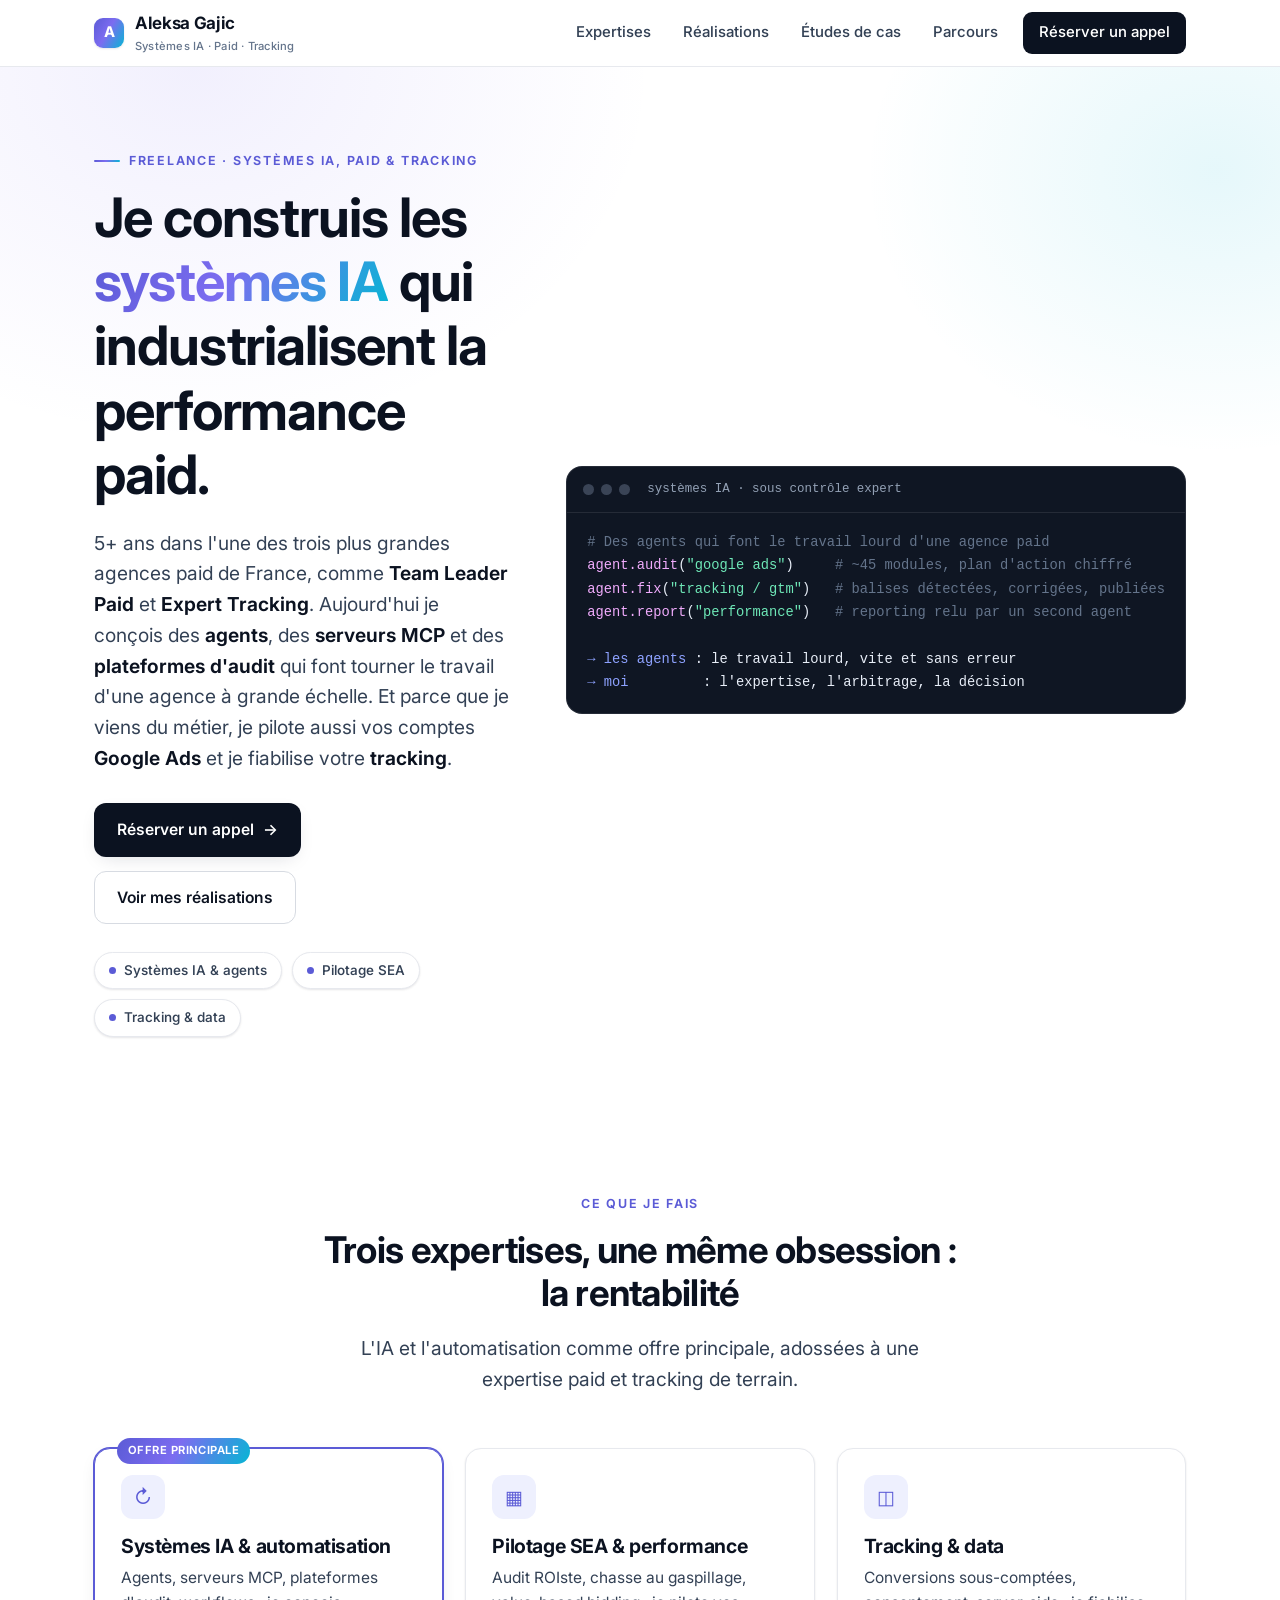
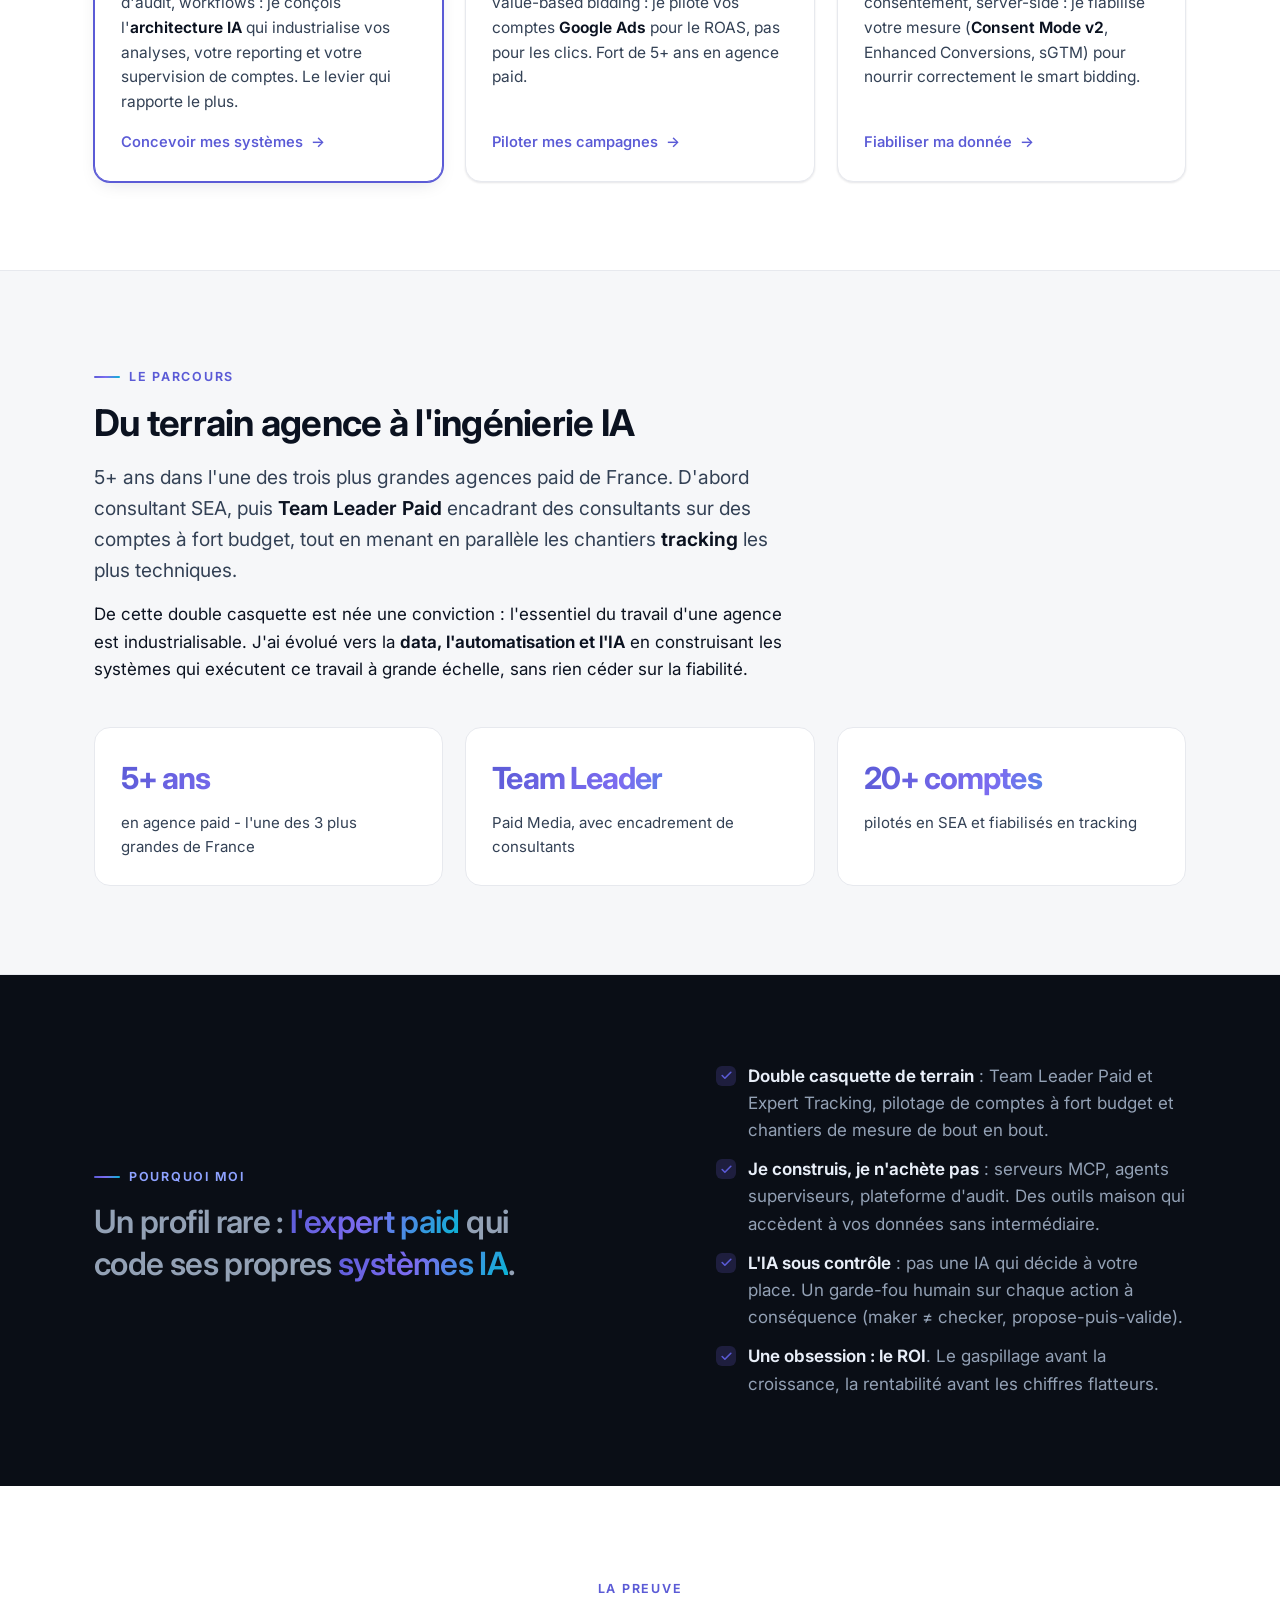
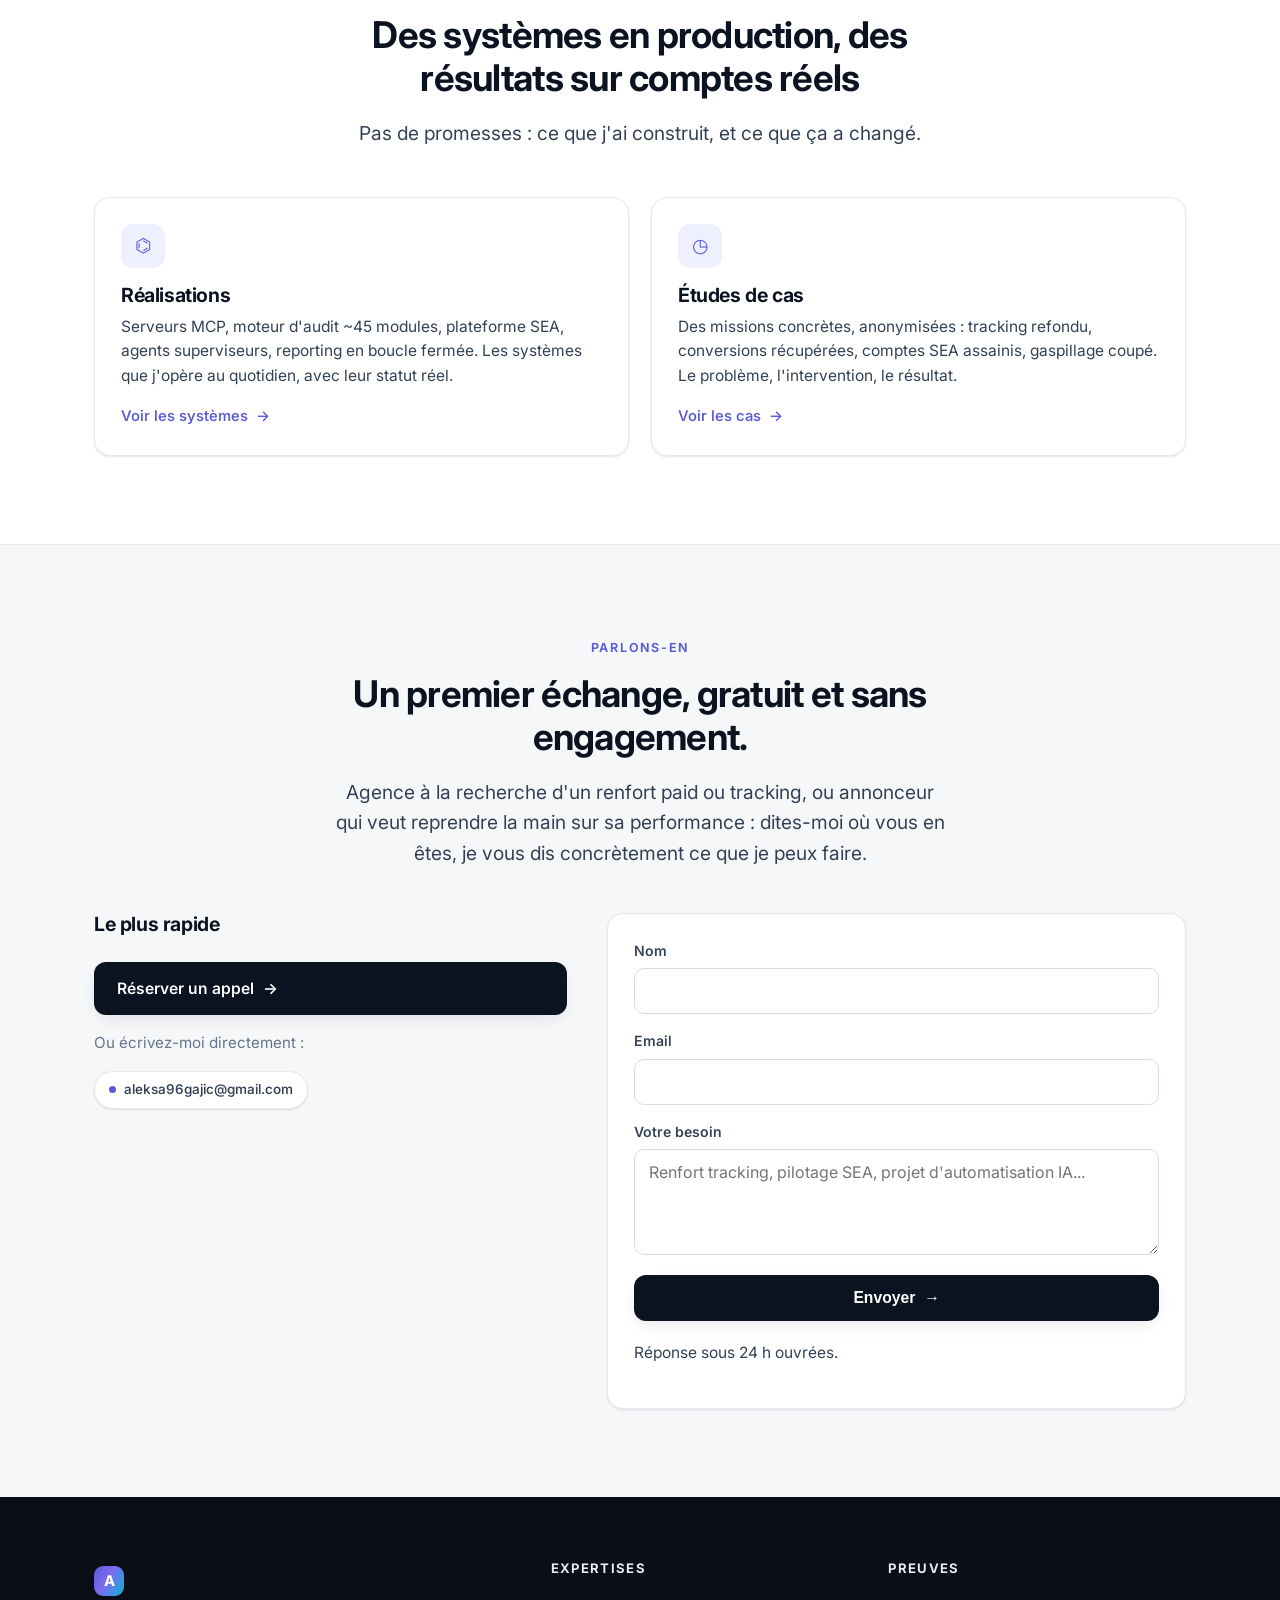
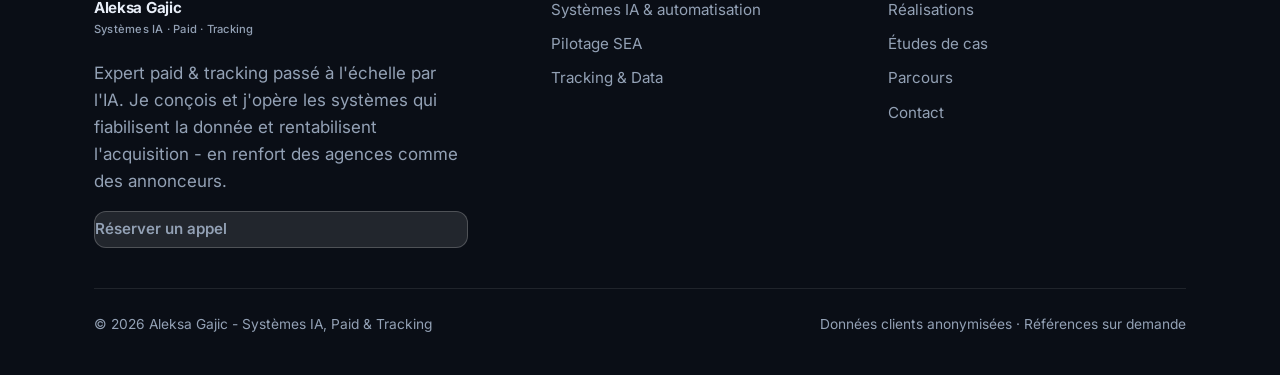
==== commit 7c1d322e: "Refonte freelance IA-first + Realisations + Etudes de cas - Repositionnement: IA/automatisation en o" ====
--- a/index.html
+++ b/index.html
@@ -3,8 +3,8 @@
 <head>
   <meta charset="UTF-8" />
   <meta name="viewport" content="width=device-width, initial-scale=1.0" />
-  <title>Aleksa Gajic - Acquisition &amp; Data Analytics freelance</title>
-  <meta name="description" content="Consultant freelance en acquisition et data analytics. Une mesure fiable, des campagnes rentables, et une exploitation de l'IA irréprochable au service de vos résultats." />
+  <title>Aleksa Gajic - Systèmes IA, Paid &amp; Tracking | Freelance</title>
+  <meta name="description" content="Freelance systèmes IA, paid et tracking. Je conçois des agents, des serveurs MCP et des plateformes d'audit qui industrialisent le travail des agences paid - et je pilote vos campagnes Google Ads et fiabilise votre tracking." />
   <link rel="preconnect" href="https://fonts.googleapis.com" />
   <link rel="preconnect" href="https://fonts.gstatic.com" crossorigin />
   <link href="https://fonts.googleapis.com/css2?family=Inter:wght@400;500;600;700;800&display=swap" rel="stylesheet" />
@@ -17,14 +17,15 @@
     <div class="wrap nav__inner">
       <a class="brand" href="index.html">
         <span class="brand__mark">A</span>
-        <span>Aleksa Gajic<small>Acquisition &amp; Data Analytics</small></span>
+        <span>Aleksa Gajic<small>Systèmes IA · Paid · Tracking</small></span>
       </a>
       <button class="nav__toggle" aria-label="Menu"><span></span><span></span><span></span></button>
       <nav class="nav__links">
-        <a href="tracking.html">Data &amp; Analytics</a>
-        <a href="paid.html">Acquisition</a>
-        <a href="ia.html">Industrialisation IA</a>
-        <a class="nav__cta" href="index.html#contact">Me contacter</a>
+        <a href="index.html#offre">Expertises</a>
+        <a href="realisations.html">Réalisations</a>
+        <a href="etudes-de-cas.html">Études de cas</a>
+        <a href="index.html#parcours">Parcours</a>
+        <a class="nav__cta" href="index.html#contact">Réserver un appel</a>
       </nav>
     </div>
   </header>
@@ -33,78 +34,105 @@
   <section class="hero">
     <div class="wrap hero__grid">
       <div class="reveal">
-        <span class="eyebrow">Consultant freelance · Acquisition &amp; Data Analytics</span>
-        <h1>Pilotez votre acquisition sur une donnée <span class="grad">enfin fiable</span>.</h1>
+        <span class="eyebrow">Freelance · Systèmes IA, Paid &amp; Tracking</span>
+        <h1>Je construis les <span class="grad">systèmes IA</span> qui industrialisent la performance paid.</h1>
         <p class="lead">
-          J'allie le pilotage de l'<strong>acquisition</strong> (performance, ROAS) et la
-          <strong>data analytics</strong> (mesure fiable, donnée exploitable). Le tout porté par une
-          exploitation de l'<strong>IA</strong> que je maîtrise de bout en bout, comme multiplicateur de
-          force. Vous décidez sur des chiffres justes, et chaque euro investi travaille mieux.
+          5+ ans dans l'une des trois plus grandes agences paid de France, comme
+          <strong>Team Leader Paid</strong> et <strong>Expert Tracking</strong>. Aujourd'hui je conçois des
+          <strong>agents</strong>, des <strong>serveurs MCP</strong> et des <strong>plateformes d'audit</strong>
+          qui font tourner le travail d'une agence à grande échelle. Et parce que je viens du métier, je pilote
+          aussi vos comptes <strong>Google Ads</strong> et je fiabilise votre <strong>tracking</strong>.
         </p>
         <div class="btn-row" style="margin-top:30px">
-          <a class="btn btn--primary" href="index.html#contact">Parlons de votre projet <span class="arrow">→</span></a>
-          <a class="btn btn--ghost" href="index.html#atouts">Comment je peux aider</a>
+          <a class="btn btn--primary" href="index.html#contact">Réserver un appel <span class="arrow">→</span></a>
+          <a class="btn btn--ghost" href="realisations.html">Voir mes réalisations</a>
         </div>
         <div class="hero__meta">
-          <span class="pill"><span class="dot"></span> Acquisition / Performance</span>
-          <span class="pill"><span class="dot"></span> Data &amp; Analytics</span>
-          <span class="pill"><span class="dot"></span> IA appliquée</span>
+          <span class="pill"><span class="dot"></span> Systèmes IA &amp; agents</span>
+          <span class="pill"><span class="dot"></span> Pilotage SEA</span>
+          <span class="pill"><span class="dot"></span> Tracking &amp; data</span>
         </div>
       </div>
 
       <div class="reveal">
         <div class="code" aria-hidden="true">
-          <div class="code__bar"><i></i><i></i><i></i><span>ia appliquée · sous contrôle expert</span></div>
-<pre><span class="c-com"># J'orchestre l'IA sur vos données - je garde la décision</span>
-<span class="c-fn">agent.audit</span>(<span class="c-str">"mesure / data"</span>)    <span class="c-com"># écarts de tracking détectés</span>
-<span class="c-fn">agent.scan</span>(<span class="c-str">"acquisition"</span>)     <span class="c-com"># postes de gaspillage isolés</span>
-<span class="c-fn">agent.report</span>(<span class="c-str">"performance"</span>)   <span class="c-com"># synthèse prête, chiffres sourcés</span>
-
-<span class="c-key">→ l'IA</span> : le travail lourd, vite et sans erreur
-<span class="c-key">→ moi</span>  : l'expertise, l'arbitrage, la stratégie</pre>
-        </div>
-      </div>
-    </div>
-  </section>
-
-  <!-- ====================== LES 3 ATOUTS ====================== -->
-  <section class="section" id="atouts">
-    <div class="wrap">
-      <div class="reveal center" style="max-width:54ch;margin:0 auto">
-        <span class="eyebrow">Comment je peux aider</span>
-        <h2>Trois leviers pour rentabiliser votre acquisition</h2>
-        <p class="lead">Chacun répond à un problème concret qui vous coûte de l'argent en ce moment.</p>
-      </div>
-
-      <div class="grid grid--3" style="margin-top:48px">
+          <div class="code__bar"><i></i><i></i><i></i><span>systèmes IA · sous contrôle expert</span></div>
+<pre><span class="c-com"># Des agents qui font le travail lourd d'une agence paid</span>
+<span class="c-fn">agent.audit</span>(<span class="c-str">"google ads"</span>)     <span class="c-com"># ~45 modules, plan d'action chiffré</span>
+<span class="c-fn">agent.fix</span>(<span class="c-str">"tracking / gtm"</span>)   <span class="c-com"># balises détectées, corrigées, publiées</span>
+<span class="c-fn">agent.report</span>(<span class="c-str">"performance"</span>)   <span class="c-com"># reporting relu par un second agent</span>
+
+<span class="c-key">→ les agents</span> : le travail lourd, vite et sans erreur
+<span class="c-key">→ moi</span>         : l'expertise, l'arbitrage, la décision</pre>
+        </div>
+      </div>
+    </div>
+  </section>
+
+  <!-- ====================== LES 3 EXPERTISES ====================== -->
+  <section class="section" id="offre">
+    <div class="wrap">
+      <div class="reveal center" style="max-width:58ch;margin:0 auto">
+        <span class="eyebrow">Ce que je fais</span>
+        <h2>Trois expertises, une même obsession : la rentabilité</h2>
+        <p class="lead">L'IA et l'automatisation comme offre principale, adossées à une expertise paid et tracking de terrain.</p>
+      </div>
+
+      <div class="grid grid--3" style="margin-top:54px">
+
+        <a class="card card--feature reveal" href="ia.html">
+          <span class="card__flag">Offre principale</span>
+          <div class="card__top">
+            <span class="card__icon">↻</span>
+          </div>
+          <h3>Systèmes IA &amp; automatisation</h3>
+          <p>Agents, serveurs MCP, plateformes d'audit, workflows : je conçois l'<strong>architecture IA</strong> qui industrialise vos analyses, votre reporting et votre supervision de comptes. Le levier qui rapporte le plus.</p>
+          <span class="card__foot">Concevoir mes systèmes <span class="arrow">→</span></span>
+        </a>
+
+        <a class="card reveal" href="paid.html">
+          <div class="card__top">
+            <span class="card__icon">▦</span>
+          </div>
+          <h3>Pilotage SEA &amp; performance</h3>
+          <p>Audit ROIste, chasse au gaspillage, value-based bidding : je pilote vos comptes <strong>Google Ads</strong> pour le ROAS, pas pour les clics. Fort de 5+ ans en agence paid.</p>
+          <span class="card__foot">Piloter mes campagnes <span class="arrow">→</span></span>
+        </a>
 
         <a class="card reveal" href="tracking.html">
           <div class="card__top">
             <span class="card__icon">◫</span>
           </div>
-          <h3>Data &amp; Analytics</h3>
-          <p>Vos conversions sont sous-comptées, vos décisions et vos enchères en pâtissent. Je fiabilise votre mesure et votre donnée : <strong>Consent Mode v2</strong>, server-side, Enhanced Conversions.</p>
+          <h3>Tracking &amp; data</h3>
+          <p>Conversions sous-comptées, consentement, server-side : je fiabilise votre mesure (<strong>Consent Mode v2</strong>, Enhanced Conversions, sGTM) pour nourrir correctement le smart bidding.</p>
           <span class="card__foot">Fiabiliser ma donnée <span class="arrow">→</span></span>
         </a>
 
-        <a class="card reveal" href="paid.html">
-          <div class="card__top">
-            <span class="card__icon">▦</span>
-          </div>
-          <h3>Acquisition &amp; Performance</h3>
-          <p>Une part de votre budget d'acquisition part en pure perte. J'audite, je coupe le gaspillage et j'optimise pour le <strong>ROAS</strong>, pas pour les clics.</p>
-          <span class="card__foot">Améliorer mon ROAS <span class="arrow">→</span></span>
-        </a>
-
-        <a class="card reveal" href="ia.html">
-          <div class="card__top">
-            <span class="card__icon">↻</span>
-          </div>
-          <h3>Industrialisation par l'IA</h3>
-          <p>Pas une IA qui remplace l'expertise : une <strong>expertise qui exploite l'IA à fond</strong>. Des analyses plus profondes, plus rapides, applicables à presque tous vos enjeux.</p>
-          <span class="card__foot">Aller plus loin <span class="arrow">→</span></span>
-        </a>
-
+      </div>
+    </div>
+  </section>
+
+  <!-- ====================== PARCOURS ====================== -->
+  <section class="section" id="parcours" style="background:var(--bg-soft);border-top:1px solid var(--line);border-bottom:1px solid var(--line)">
+    <div class="wrap">
+      <div class="reveal" style="max-width:64ch">
+        <span class="eyebrow">Le parcours</span>
+        <h2>Du terrain agence à l'ingénierie IA</h2>
+        <p class="lead">
+          5+ ans dans l'une des trois plus grandes agences paid de France. D'abord consultant SEA, puis
+          <strong>Team Leader Paid</strong> encadrant des consultants sur des comptes à fort budget, tout en
+          menant en parallèle les chantiers <strong>tracking</strong> les plus techniques.
+        </p>
+        <p>
+          De cette double casquette est née une conviction : l'essentiel du travail d'une agence est
+          industrialisable. J'ai évolué vers la <strong>data, l'automatisation et l'IA</strong> en construisant
+          les systèmes qui exécutent ce travail à grande échelle, sans rien céder sur la fiabilité.
+        </p>
+      </div>
+      <div class="stats reveal" style="margin-top:44px">
+        <div class="stat"><div class="stat__k">5+ ans</div><p>en agence paid - l'une des 3 plus grandes de France</p></div>
+        <div class="stat"><div class="stat__k">Team Leader</div><p>Paid Media, avec encadrement de consultants</p></div>
+        <div class="stat"><div class="stat__k">20+ comptes</div><p>pilotés en SEA et fiabilisés en tracking</p></div>
       </div>
     </div>
   </section>
@@ -114,29 +142,74 @@
     <div class="wrap split split--wide">
       <div class="reveal">
         <span class="eyebrow">Pourquoi moi</span>
-        <p class="quote">La performance et la <span class="grad">donnée fiable</span>, par la même personne.</p>
+        <p class="quote">Un profil rare : <span class="grad">l'expert paid</span> qui code ses propres <span class="grad">systèmes IA</span>.</p>
       </div>
       <div class="reveal">
         <ul class="ticks">
-          <li><strong>Double expertise rare</strong> : pilotage de l'acquisition et data analytics technique, réunis dans un seul interlocuteur.</li>
-          <li><strong>Une maîtrise de l'IA appliquée</strong> : je l'exploite de façon irréprochable dans mes projets, comme un multiplicateur de force qui peut servir presque n'importe quel enjeu d'acquisition ou de data.</li>
-          <li><strong>Je construis mes propres outils</strong> : accès direct à vos données, audits automatisés, reporting. Vous bénéficiez d'une analyse plus profonde et plus rapide.</li>
+          <li><strong>Double casquette de terrain</strong> : Team Leader Paid et Expert Tracking, pilotage de comptes à fort budget et chantiers de mesure de bout en bout.</li>
+          <li><strong>Je construis, je n'achète pas</strong> : serveurs MCP, agents superviseurs, plateforme d'audit. Des outils maison qui accèdent à vos données sans intermédiaire.</li>
+          <li><strong>L'IA sous contrôle</strong> : pas une IA qui décide à votre place. Un garde-fou humain sur chaque action à conséquence (maker ≠ checker, propose-puis-valide).</li>
           <li><strong>Une obsession : le ROI</strong>. Le gaspillage avant la croissance, la rentabilité avant les chiffres flatteurs.</li>
         </ul>
       </div>
     </div>
   </section>
 
+  <!-- ====================== PREUVES ====================== -->
+  <section class="section" id="preuves">
+    <div class="wrap">
+      <div class="reveal center" style="max-width:54ch;margin:0 auto">
+        <span class="eyebrow">La preuve</span>
+        <h2>Des systèmes en production, des résultats sur comptes réels</h2>
+        <p class="lead">Pas de promesses : ce que j'ai construit, et ce que ça a changé.</p>
+      </div>
+      <div class="grid grid--2" style="margin-top:48px">
+        <a class="card reveal" href="realisations.html">
+          <div class="card__top"><span class="card__icon">⌬</span></div>
+          <h3>Réalisations</h3>
+          <p>Serveurs MCP, moteur d'audit ~45 modules, plateforme SEA, agents superviseurs, reporting en boucle fermée. Les systèmes que j'opère au quotidien, avec leur statut réel.</p>
+          <span class="card__foot">Voir les systèmes <span class="arrow">→</span></span>
+        </a>
+        <a class="card reveal" href="etudes-de-cas.html">
+          <div class="card__top"><span class="card__icon">◷</span></div>
+          <h3>Études de cas</h3>
+          <p>Des missions concrètes, anonymisées : tracking refondu, conversions récupérées, comptes SEA assainis, gaspillage coupé. Le problème, l'intervention, le résultat.</p>
+          <span class="card__foot">Voir les cas <span class="arrow">→</span></span>
+        </a>
+      </div>
+    </div>
+  </section>
+
   <!-- ====================== CONTACT ====================== -->
-  <section class="section center" id="contact">
-    <div class="wrap" style="max-width:46ch;margin:0 auto">
-      <div class="reveal">
+  <section class="section" id="contact" style="background:var(--bg-soft);border-top:1px solid var(--line)">
+    <div class="wrap">
+      <div class="reveal center" style="max-width:56ch;margin:0 auto 44px">
         <span class="eyebrow">Parlons-en</span>
         <h2>Un premier échange, gratuit et sans engagement.</h2>
-        <p class="lead">Dites-moi où vous en êtes : votre mesure, vos campagnes, votre objectif. Je vous dis concrètement ce que je peux faire et comment on peut travailler ensemble.</p>
-        <div class="btn-row" style="margin-top:28px;justify-content:center">
-          <a class="btn btn--primary" href="mailto:aleksa96gajic@gmail.com">Me contacter <span class="arrow">→</span></a>
-        </div>
+        <p class="lead">Agence à la recherche d'un renfort paid ou tracking, ou annonceur qui veut reprendre la main sur sa performance : dites-moi où vous en êtes, je vous dis concrètement ce que je peux faire.</p>
+      </div>
+      <div class="contact-split reveal">
+        <div class="contact-direct">
+          <h3>Le plus rapide</h3>
+          <!-- TODO cal.com : remplacer le href par ton vrai lien de prise de RDV (ex: https://cal.com/aleksa-gajic). En attendant, le bouton ouvre l'email. -->
+          <a class="btn btn--primary" href="mailto:aleksa96gajic@gmail.com?subject=Demande%20d'appel" data-booking>Réserver un appel <span class="arrow">→</span></a>
+          <p class="muted" style="font-size:0.95rem;margin:0">Ou écrivez-moi directement :</p>
+          <a class="pill" href="mailto:aleksa96gajic@gmail.com"><span class="dot"></span> aleksa96gajic@gmail.com</a>
+        </div>
+        <!-- TODO Formspree : créer un formulaire gratuit sur formspree.io et remplacer REMPLACER_PAR_VOTRE_ID. Tant que ce n'est pas fait, l'envoi bascule automatiquement sur l'email (cf. app.js). -->
+        <form class="contact-form card" action="https://formspree.io/f/REMPLACER_PAR_VOTRE_ID" method="POST">
+          <label>Nom
+            <input type="text" name="name" required />
+          </label>
+          <label>Email
+            <input type="email" name="email" required />
+          </label>
+          <label>Votre besoin
+            <textarea name="message" rows="4" required placeholder="Renfort tracking, pilotage SEA, projet d'automatisation IA..."></textarea>
+          </label>
+          <button type="submit" class="btn btn--primary">Envoyer <span class="arrow">→</span></button>
+          <p class="form-note">Réponse sous 24 h ouvrées.</p>
+        </form>
       </div>
     </div>
   </section>
@@ -148,26 +221,28 @@
         <div class="footer__brand">
           <a class="brand" href="index.html" style="color:var(--d-ink);margin-bottom:16px">
             <span class="brand__mark">A</span>
-            <span>Aleksa Gajic<small style="color:var(--d-muted)">Acquisition &amp; Data Analytics</small></span>
+            <span>Aleksa Gajic<small style="color:var(--d-muted)">Systèmes IA · Paid · Tracking</small></span>
           </a>
-          <p>Consultant freelance en acquisition et data analytics. Une mesure fiable, des campagnes rentables, et l'IA exploitée au service de vos résultats.</p>
-          <a class="btn btn--light" href="mailto:aleksa96gajic@gmail.com" style="margin-top:14px">Me contacter</a>
+          <p>Expert paid &amp; tracking passé à l'échelle par l'IA. Je conçois et j'opère les systèmes qui fiabilisent la donnée et rentabilisent l'acquisition - en renfort des agences comme des annonceurs.</p>
+          <a class="btn btn--light" href="index.html#contact" style="margin-top:14px">Réserver un appel</a>
         </div>
         <div>
           <h4>Expertises</h4>
-          <a href="tracking.html">Data &amp; Analytics</a>
-          <a href="paid.html">Acquisition &amp; Performance</a>
-          <a href="ia.html">Industrialisation par l'IA</a>
+          <a href="ia.html">Systèmes IA &amp; automatisation</a>
+          <a href="paid.html">Pilotage SEA</a>
+          <a href="tracking.html">Tracking &amp; Data</a>
         </div>
         <div>
-          <h4>En savoir plus</h4>
-          <a href="index.html#atouts">Comment je peux aider</a>
-          <a href="index.html#contact">Me contacter</a>
+          <h4>Preuves</h4>
+          <a href="realisations.html">Réalisations</a>
+          <a href="etudes-de-cas.html">Études de cas</a>
+          <a href="index.html#parcours">Parcours</a>
+          <a href="index.html#contact">Contact</a>
         </div>
       </div>
       <div class="footer__bottom">
-        <span>© 2026 Aleksa Gajic - Acquisition &amp; Data Analytics</span>
-        <span>Références sur demande</span>
+        <span>© 2026 Aleksa Gajic - Systèmes IA, Paid &amp; Tracking</span>
+        <span>Données clients anonymisées · Références sur demande</span>
       </div>
     </div>
   </footer>
--- a/assets/styles.css
+++ b/assets/styles.css
@@ -1,5 +1,5 @@
 /* =========================================================================
-   Portfolio - Aleksa | Marketing Engineer
+   Portfolio - Aleksa Gajic | Systemes IA, Paid & Tracking (freelance)
    Systeme de design hybride premium (clair dominant + sections sombres)
    Source de verite visuelle partagee par toutes les pages.
    ========================================================================= */
@@ -319,6 +319,42 @@
 .footer__brand { max-width: 34ch; }
 .footer__bottom { border-top: 1px solid var(--d-line); padding-top: 24px; display: flex; justify-content: space-between; flex-wrap: wrap; gap: 12px; font-size: 0.86rem; }
 
+/* ---------- Formulaire de contact ---------- */
+.contact-form { display: grid; gap: 16px; text-align: left; }
+.contact-form label { display: grid; gap: 6px; font-size: 0.88rem; font-weight: 580; color: var(--ink-2); }
+.contact-form input, .contact-form textarea {
+  font-family: var(--font); font-size: 1rem; color: var(--ink); width: 100%;
+  padding: 12px 14px; border: 1px solid var(--line-strong); border-radius: var(--r-sm);
+  background: var(--surface); resize: vertical;
+}
+.contact-form input:focus, .contact-form textarea:focus {
+  outline: none; border-color: var(--accent); box-shadow: 0 0 0 3px var(--accent-soft);
+}
+.contact-form button { justify-content: center; margin-top: 4px; }
+.form-note { font-size: 0.82rem; color: var(--muted); margin: 4px 0 0; }
+.contact-split { display: grid; grid-template-columns: 0.9fr 1.1fr; gap: 40px; align-items: start; text-align: left; }
+.contact-direct { display: grid; gap: 16px; }
+.contact-direct .pill { width: fit-content; }
+
+/* ---------- Etudes de cas ---------- */
+.case { display: flex; flex-direction: column; }
+.case .card__tags { margin-bottom: 14px; }
+.case__metric {
+  margin-top: auto; padding-top: 16px; border-top: 1px solid var(--line);
+  display: flex; align-items: baseline; gap: 12px; flex-wrap: wrap;
+}
+.case__metric .stat__k { font-size: 1.7rem; }
+.case__metric span:last-child { font-size: 0.9rem; color: var(--muted); }
+.dark .case__metric { border-color: var(--d-line); }
+.dark .case__metric span:last-child { color: var(--d-muted); }
+
+/* ---------- Carte mise en avant (offre principale) ---------- */
+.card--feature { border-color: var(--accent); box-shadow: 0 0 0 1px var(--accent), var(--sh); }
+.card__flag {
+  position: absolute; top: -11px; left: 22px; font-size: 0.7rem; font-weight: 650; letter-spacing: 0.04em;
+  text-transform: uppercase; color: #fff; background: var(--grad); padding: 4px 11px; border-radius: 999px;
+}
+
 /* ---------- Reveal anim ---------- */
 .reveal { opacity: 0; transform: translateY(18px); transition: opacity 0.6s ease, transform 0.6s ease; }
 .reveal.is-in { opacity: 1; transform: none; }
@@ -329,7 +365,7 @@
 
 /* ---------- Responsive ---------- */
 @media (max-width: 920px) {
-  .hero__grid, .split, .split--wide { grid-template-columns: 1fr; gap: 36px; }
+  .hero__grid, .split, .split--wide, .contact-split { grid-template-columns: 1fr; gap: 36px; }
   .grid--3 { grid-template-columns: repeat(2, 1fr); }
   .thread { grid-template-columns: 1fr; }
   .thread__step { border-right: 0; border-bottom: 1px solid var(--d-line); }
